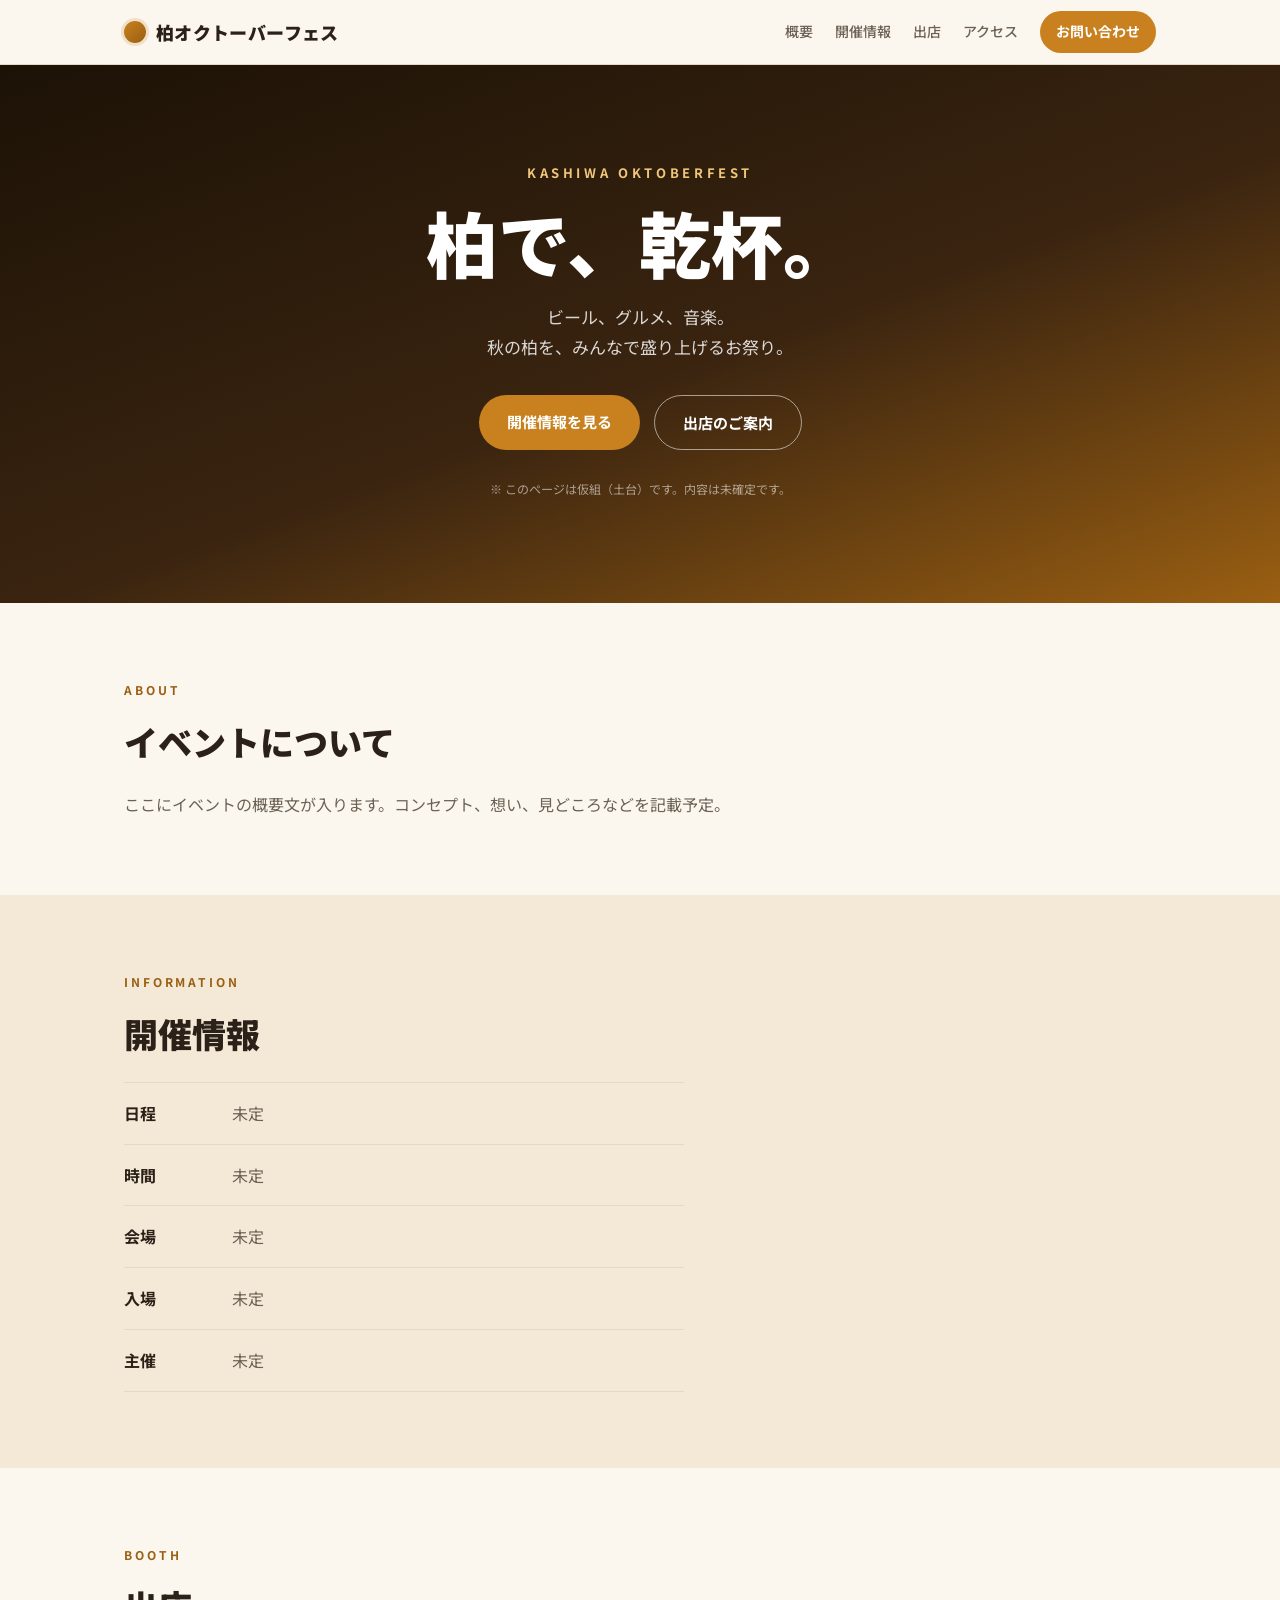
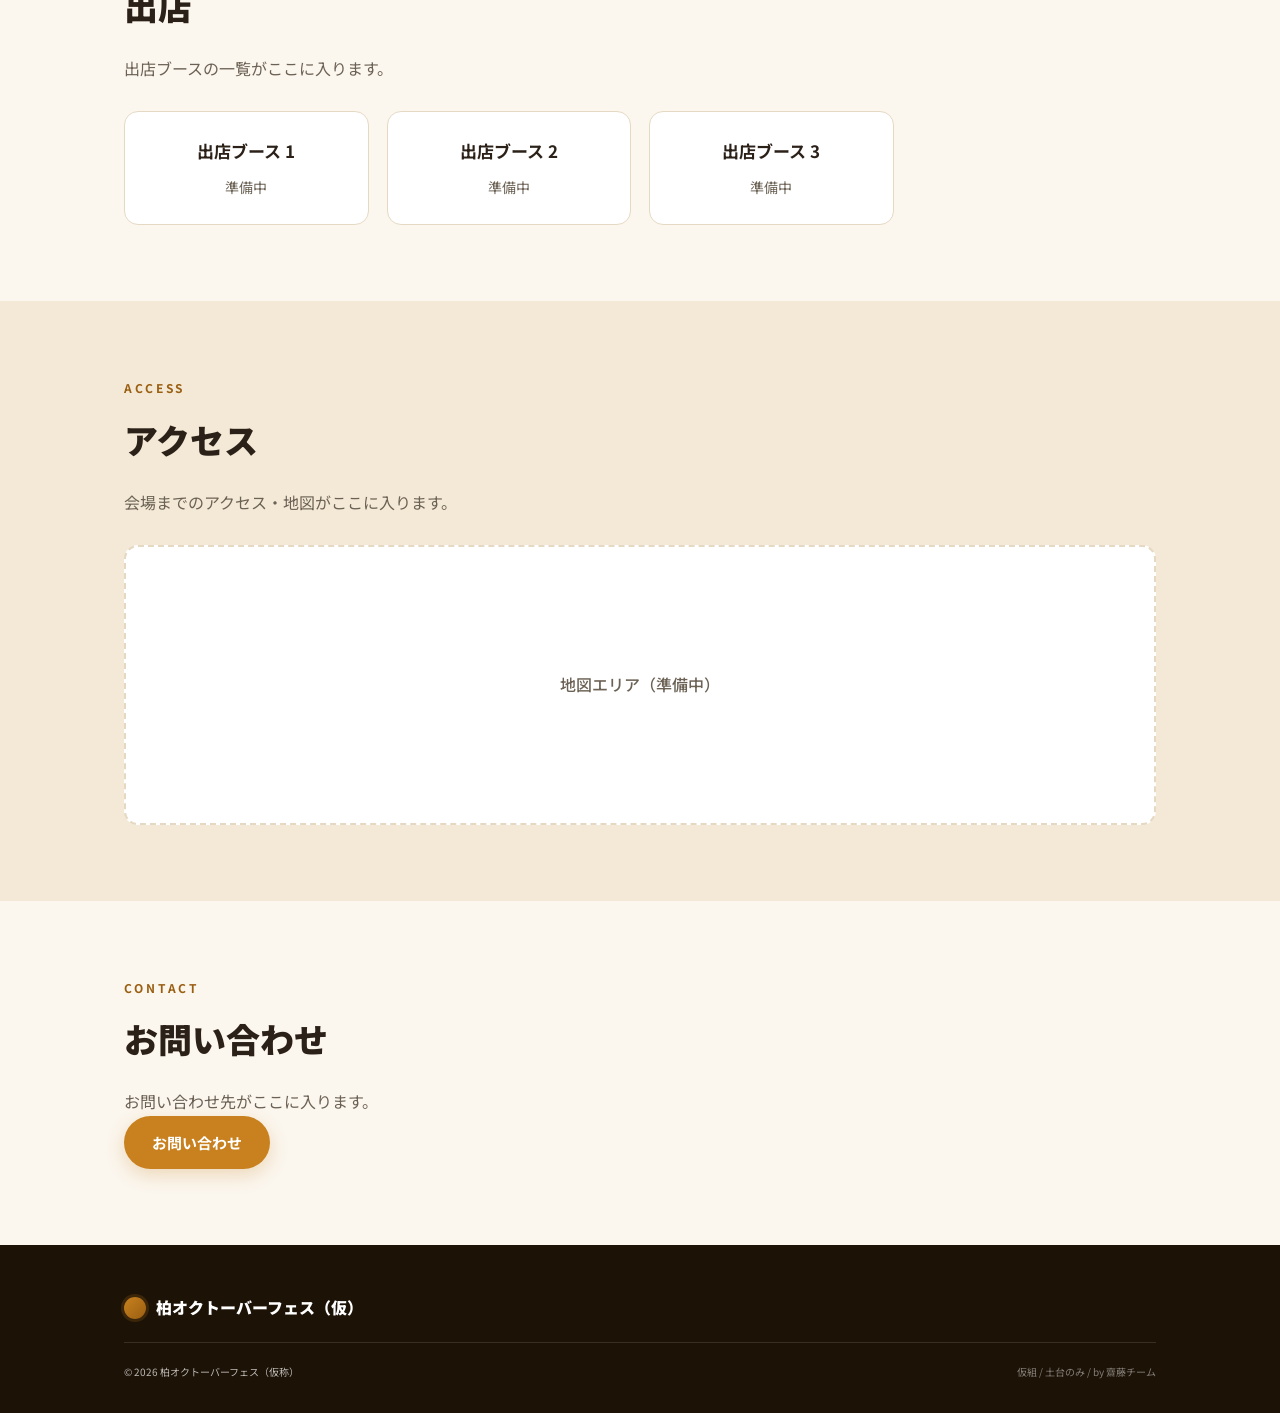
==== index.html @ 36cf9ea0 "初期仮組: 柏オクトーバーフェス LP 土台" ====
<!DOCTYPE html>
<html lang="ja">
<head>
<meta charset="UTF-8">
<meta name="viewport" content="width=device-width, initial-scale=1.0">
<title>柏オクトーバーフェス（仮） | Kashiwa Oktoberfest</title>
<meta name="description" content="柏で開催予定のオクトーバーフェス。ビール・グルメ・音楽で街を盛り上げるイベントの仮組ページ。">
<link rel="preconnect" href="https://fonts.googleapis.com">
<link rel="preconnect" href="https://fonts.gstatic.com" crossorigin>
<link href="https://fonts.googleapis.com/css2?family=Noto+Sans+JP:wght@400;500;700;900&display=swap" rel="stylesheet">
<link rel="stylesheet" href="styles.css">
</head>
<body>

<header class="site-header">
  <div class="container header-inner">
    <a href="index.html" class="logo">
      <span class="logo-mark" aria-hidden="true"></span>
      <span class="logo-text">柏オクトーバーフェス</span>
    </a>
    <nav class="site-nav" aria-label="メインナビゲーション">
      <a href="#about">概要</a>
      <a href="#info">開催情報</a>
      <a href="#booth">出店</a>
      <a href="#access">アクセス</a>
      <a href="#contact" class="nav-cta">お問い合わせ</a>
    </nav>
  </div>
</header>

<main>

  <section class="hero">
    <div class="container hero-inner">
      <p class="hero-tag">KASHIWA OKTOBERFEST</p>
      <h1 class="hero-title">柏で、乾杯。</h1>
      <p class="hero-lead">ビール、グルメ、音楽。<br>秋の柏を、みんなで盛り上げるお祭り。</p>
      <div class="hero-actions">
        <a href="#info" class="btn-primary">開催情報を見る</a>
        <a href="#booth" class="btn-ghost">出店のご案内</a>
      </div>
      <p class="hero-note">※ このページは仮組（土台）です。内容は未確定です。</p>
    </div>
  </section>

  <section class="block" id="about">
    <div class="container">
      <p class="block-tag">ABOUT</p>
      <h2 class="block-title">イベントについて</h2>
      <p class="block-lead">ここにイベントの概要文が入ります。コンセプト、想い、見どころなどを記載予定。</p>
    </div>
  </section>

  <section class="block block-alt" id="info">
    <div class="container">
      <p class="block-tag">INFORMATION</p>
      <h2 class="block-title">開催情報</h2>
      <ul class="info-list">
        <li><span class="info-key">日程</span><span class="info-val">未定</span></li>
        <li><span class="info-key">時間</span><span class="info-val">未定</span></li>
        <li><span class="info-key">会場</span><span class="info-val">未定</span></li>
        <li><span class="info-key">入場</span><span class="info-val">未定</span></li>
        <li><span class="info-key">主催</span><span class="info-val">未定</span></li>
      </ul>
    </div>
  </section>

  <section class="block" id="booth">
    <div class="container">
      <p class="block-tag">BOOTH</p>
      <h2 class="block-title">出店</h2>
      <p class="block-lead">出店ブースの一覧がここに入ります。</p>
      <div class="card-grid">
        <div class="card"><h3>出店ブース 1</h3><p>準備中</p></div>
        <div class="card"><h3>出店ブース 2</h3><p>準備中</p></div>
        <div class="card"><h3>出店ブース 3</h3><p>準備中</p></div>
      </div>
    </div>
  </section>

  <section class="block block-alt" id="access">
    <div class="container">
      <p class="block-tag">ACCESS</p>
      <h2 class="block-title">アクセス</h2>
      <p class="block-lead">会場までのアクセス・地図がここに入ります。</p>
      <div class="map-placeholder">地図エリア（準備中）</div>
    </div>
  </section>

  <section class="block" id="contact">
    <div class="container">
      <p class="block-tag">CONTACT</p>
      <h2 class="block-title">お問い合わせ</h2>
      <p class="block-lead">お問い合わせ先がここに入ります。</p>
      <a href="#" class="btn-primary">お問い合わせ</a>
    </div>
  </section>

</main>

<footer class="site-footer">
  <div class="container footer-inner">
    <div class="footer-logo">
      <span class="logo-mark" aria-hidden="true"></span>
      <span>柏オクトーバーフェス（仮）</span>
    </div>
    <div class="footer-bottom">
      <small>&copy; 2026 柏オクトーバーフェス（仮称）</small>
      <small class="footer-status">仮組 / 土台のみ / by 齋藤チーム</small>
    </div>
  </div>
</footer>

</body>
</html>
---- styles.css ----
:root {
  --amber: #C8811E;
  --amber-dark: #9A5F12;
  --blue: #0B538F;
  --ink: #2B2118;
  --muted: #6B6154;
  --bg: #FBF6EE;
  --bg-alt: #F3E9D6;
  --white: #FFFFFF;
  --line: #E6D9C3;
  --radius: 14px;
  --container: 1080px;
}

* { box-sizing: border-box; margin: 0; padding: 0; }

body {
  font-family: "Noto Sans JP", system-ui, sans-serif;
  color: var(--ink);
  background: var(--bg);
  line-height: 1.8;
  -webkit-font-smoothing: antialiased;
}

.container {
  width: 100%;
  max-width: var(--container);
  margin: 0 auto;
  padding: 0 24px;
}

a { color: inherit; text-decoration: none; }

/* Header */
.site-header {
  position: sticky;
  top: 0;
  z-index: 50;
  background: rgba(251, 246, 238, 0.92);
  backdrop-filter: blur(8px);
  border-bottom: 1px solid var(--line);
}
.header-inner {
  display: flex;
  align-items: center;
  justify-content: space-between;
  height: 64px;
}
.logo { display: flex; align-items: center; gap: 10px; font-weight: 900; }
.logo-mark {
  width: 22px; height: 22px; border-radius: 50%;
  background: linear-gradient(135deg, var(--amber), var(--amber-dark));
  box-shadow: 0 0 0 3px rgba(200,129,30,0.18);
}
.logo-text { font-size: 18px; letter-spacing: 0.02em; }
.site-nav { display: flex; align-items: center; gap: 22px; font-size: 14px; font-weight: 500; }
.site-nav a { color: var(--muted); }
.site-nav a:hover { color: var(--ink); }
.nav-cta {
  padding: 8px 16px; border-radius: 999px;
  background: var(--amber); color: var(--white) !important; font-weight: 700;
}

/* Hero */
.hero {
  background: linear-gradient(160deg, #1c1206 0%, #3a2410 55%, var(--amber-dark) 100%);
  color: var(--white);
  padding: 96px 0 104px;
  text-align: center;
}
.hero-inner { max-width: 720px; margin: 0 auto; }
.hero-tag { letter-spacing: 0.28em; font-size: 13px; font-weight: 700; color: #F0C67A; margin-bottom: 18px; }
.hero-title { font-size: clamp(40px, 8vw, 72px); font-weight: 900; line-height: 1.1; margin-bottom: 20px; }
.hero-lead { font-size: 17px; color: rgba(255,255,255,0.82); margin-bottom: 32px; }
.hero-actions { display: flex; gap: 14px; justify-content: center; flex-wrap: wrap; }
.hero-note { margin-top: 28px; font-size: 12px; color: rgba(255,255,255,0.55); }

/* Buttons */
.btn-primary, .btn-ghost {
  display: inline-block; padding: 13px 28px; border-radius: 999px;
  font-weight: 700; font-size: 15px; transition: transform 0.15s ease, opacity 0.15s ease;
}
.btn-primary { background: var(--amber); color: var(--white); }
.btn-ghost { border: 1.5px solid rgba(255,255,255,0.55); color: var(--white); }
.btn-primary:hover, .btn-ghost:hover { transform: translateY(-2px); }
.block .btn-primary { box-shadow: 0 6px 18px rgba(200,129,30,0.25); }

/* Blocks */
.block { padding: 76px 0; }
.block-alt { background: var(--bg-alt); }
.block-tag { letter-spacing: 0.24em; font-size: 12px; font-weight: 700; color: var(--amber-dark); margin-bottom: 10px; }
.block-title { font-size: clamp(26px, 4vw, 34px); font-weight: 900; margin-bottom: 18px; }
.block-lead { color: var(--muted); font-size: 16px; max-width: 620px; }

/* Info list */
.info-list { list-style: none; margin-top: 12px; border-top: 1px solid var(--line); max-width: 560px; }
.info-list li {
  display: flex; gap: 20px; padding: 16px 0; border-bottom: 1px solid var(--line);
}
.info-key { flex: 0 0 88px; font-weight: 700; color: var(--ink); }
.info-val { color: var(--muted); }

/* Cards */
.card-grid {
  display: grid; grid-template-columns: repeat(auto-fill, minmax(220px, 1fr));
  gap: 18px; margin-top: 28px;
}
.card {
  background: var(--white); border: 1px solid var(--line); border-radius: var(--radius);
  padding: 24px; text-align: center;
}
.card h3 { font-size: 17px; margin-bottom: 8px; }
.card p { color: var(--muted); font-size: 14px; }

/* Map placeholder */
.map-placeholder {
  margin-top: 28px; height: 280px; border-radius: var(--radius);
  border: 2px dashed var(--line); background: var(--white);
  display: flex; align-items: center; justify-content: center;
  color: var(--muted); font-weight: 500;
}

/* Footer */
.site-footer { background: #1c1206; color: rgba(255,255,255,0.7); padding: 48px 0 32px; }
.footer-logo { display: flex; align-items: center; gap: 10px; font-weight: 900; color: var(--white); margin-bottom: 20px; }
.footer-bottom {
  display: flex; justify-content: space-between; flex-wrap: wrap; gap: 8px;
  border-top: 1px solid rgba(255,255,255,0.12); padding-top: 20px; font-size: 12px;
}
.footer-status { color: rgba(255,255,255,0.45); }

/* Responsive */
@media (max-width: 640px) {
  .site-nav { display: none; }
  .hero { padding: 72px 0 80px; }
  .block { padding: 56px 0; }
}
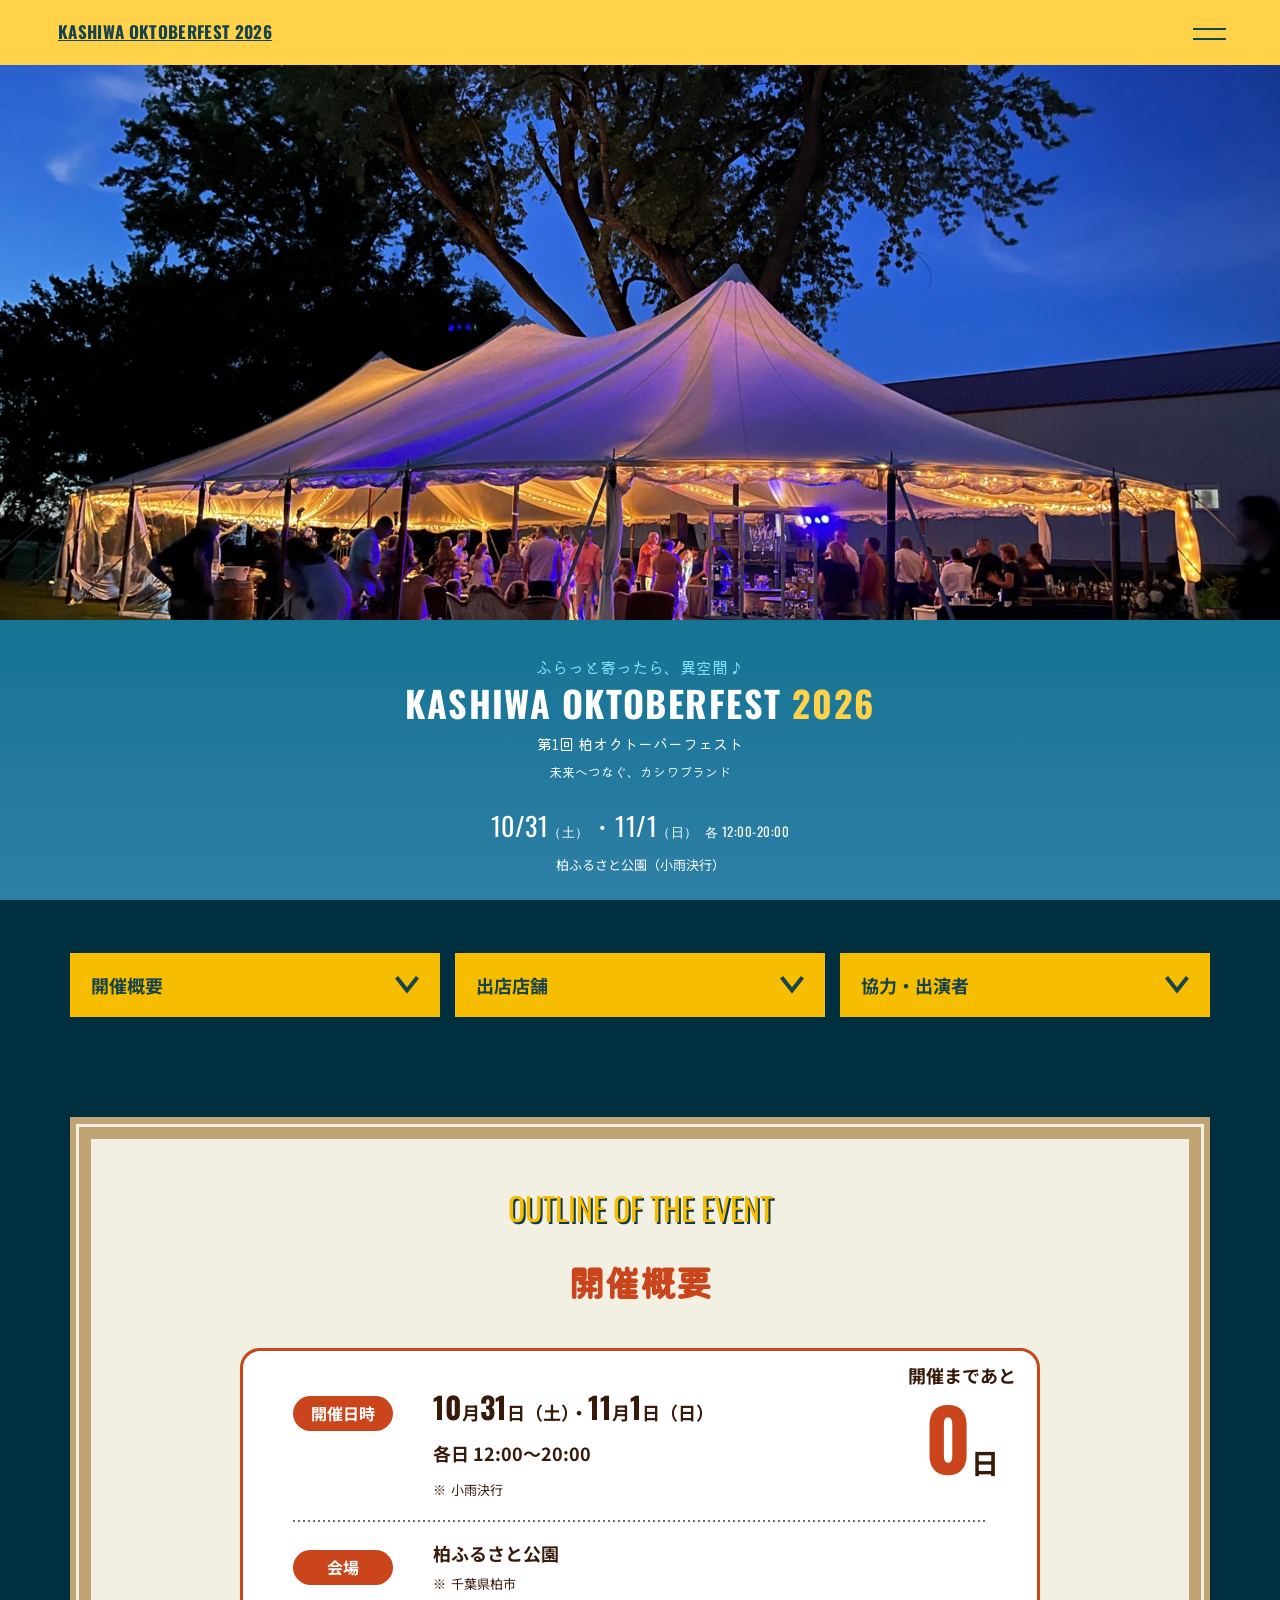
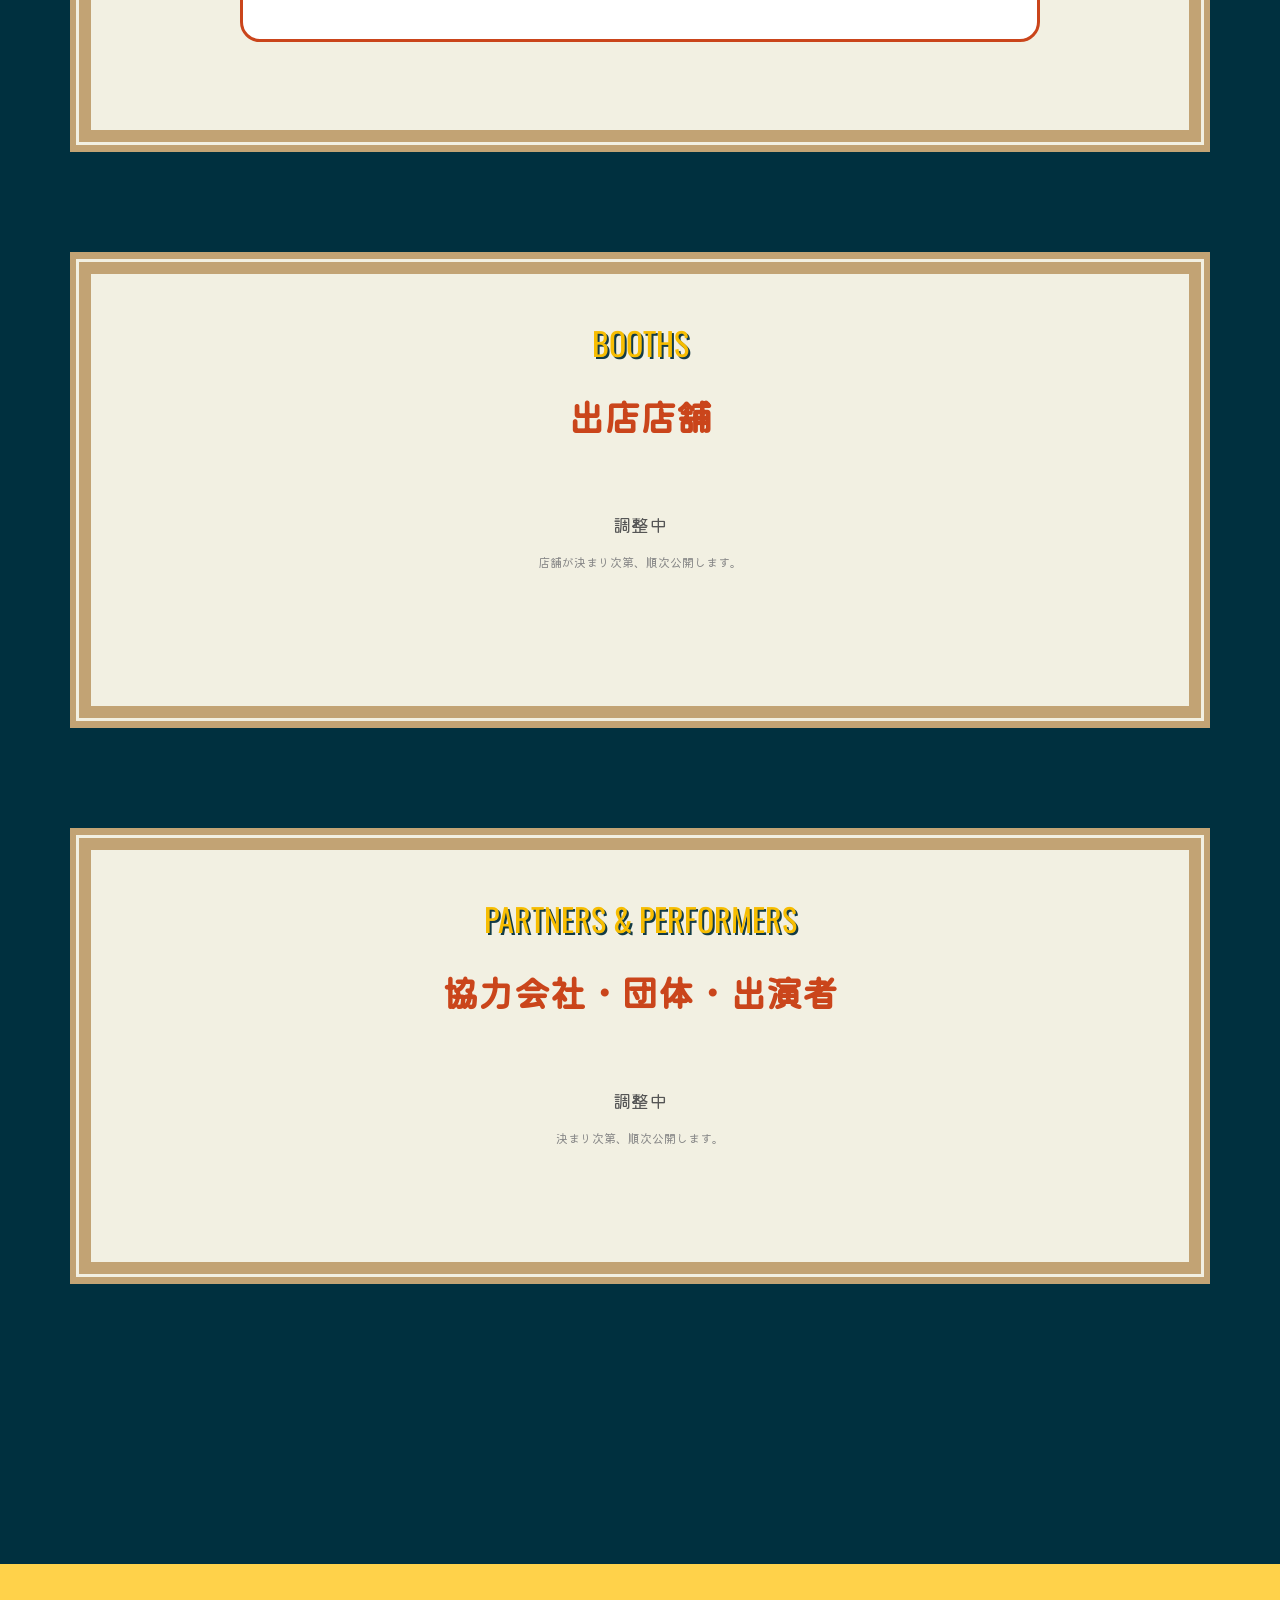
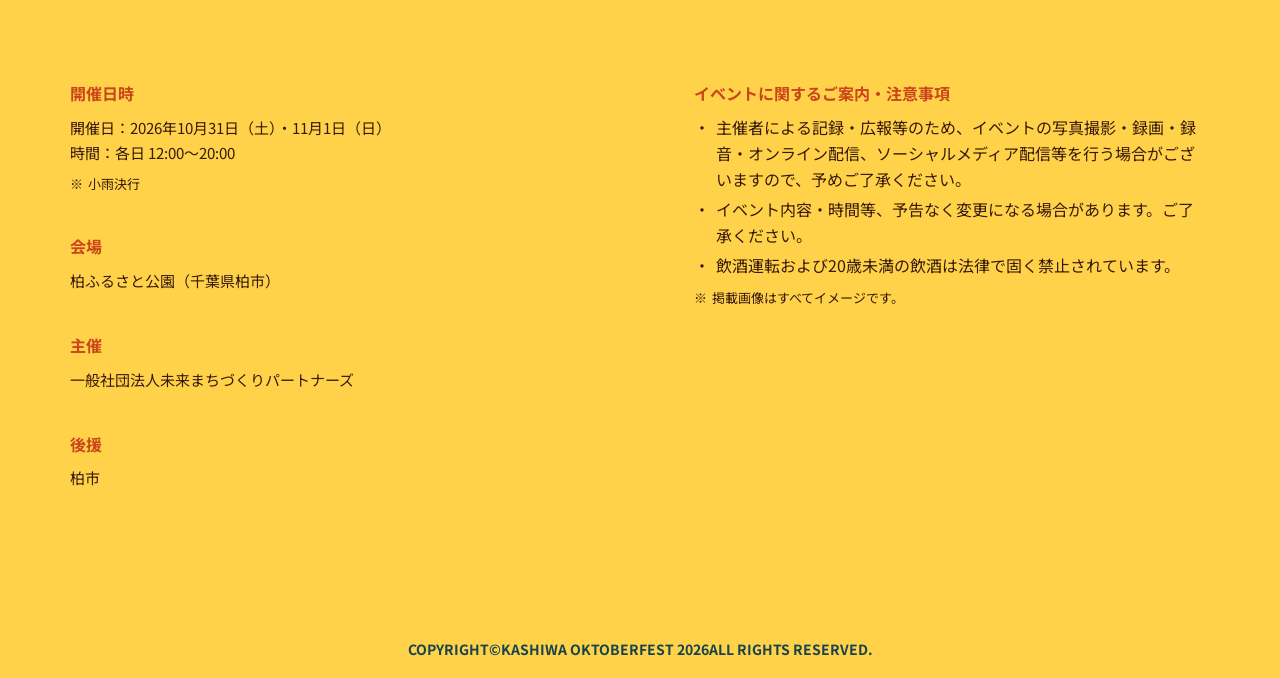
==== commit 2a4628b6: "ポスター準拠でトップページを整備・会場写真をメインビジュアルに - ヒーローを会場写真(main-hero.jpg)に差し替え、キャッチ/日程帯を表示 - 開催概要/出店店舗/協力・出演者を残し、テン" ====
--- a/index.html
+++ b/index.html
@@ -1,115 +1,216 @@
 <!DOCTYPE html>
-<html lang="ja">
-<head>
-<meta charset="UTF-8">
-<meta name="viewport" content="width=device-width, initial-scale=1.0">
-<title>柏オクトーバーフェス（仮） | Kashiwa Oktoberfest</title>
-<meta name="description" content="柏で開催予定のオクトーバーフェス。ビール・グルメ・音楽で街を盛り上げるイベントの仮組ページ。">
+<html lang="ja"><head>
+<meta charset="utf-8">
+<meta name="format-detection" content="telephone=no">
+<meta http-equiv="X-UA-Compatible" content="IE=edge">
+<meta name="viewport" content="width=device-width, initial-scale=1, maximum-scale=1, user-scalable=0">
+<title>第1回 柏オクトーバーフェスト2026｜柏ふるさと公園</title>
+<meta name="description" content="第1回 柏オクトーバーフェスト2026。2026年10月31日（土）・11月1日（日）12:00-20:00、柏ふるさと公園で開催。ふらっと寄ったら、異空間。未来へつなぐ、カシワブランド。">
+<meta name="keywords" content="柏オクトーバーフェスト,柏ふるさと公園,ビール,ビアフェス,イベント,柏市">
+<meta property="og:title" content="第1回 柏オクトーバーフェスト2026｜柏ふるさと公園">
+<meta property="og:type" content="website">
+<meta property="og:url" content="">
+<meta property="og:image" content="">
+<meta property="og:site_name" content="KASHIWA OKTOBERFEST 2026">
+<meta property="og:description" content="2026年10月31日（土）・11月1日（日）12:00-20:00、柏ふるさと公園で開催。未来へつなぐ、カシワブランド。">
+<meta name="twitter:card" content="summary">
+<meta name="twitter:title" content="第1回 柏オクトーバーフェスト2026｜柏ふるさと公園">
+<!--css-->
+<link href="./assets/css/common.css" rel="stylesheet" media="all">
+<link href="./assets/css/top.css" rel="stylesheet">
 <link rel="preconnect" href="https://fonts.googleapis.com">
-<link rel="preconnect" href="https://fonts.gstatic.com" crossorigin>
-<link href="https://fonts.googleapis.com/css2?family=Noto+Sans+JP:wght@400;500;700;900&display=swap" rel="stylesheet">
-<link rel="stylesheet" href="styles.css">
+<link rel="preconnect" href="https://fonts.gstatic.com" crossorigin="">
+<link href="https://fonts.googleapis.com/css2?family=Oswald:wght@500;700&family=Kiwi+Maru:wght@400;500&family=Noto+Sans+JP:wght@400;700&display=swap" rel="stylesheet">
+<link href="./assets/css/font-override.css" rel="stylesheet">
+<link href="./assets/css/theme-override.css" rel="stylesheet">
+<!--/css-->
+<script>var app_assets = "./assets/";</script>
 </head>
-<body>
-
-<header class="site-header">
-  <div class="container header-inner">
-    <a href="index.html" class="logo">
-      <span class="logo-mark" aria-hidden="true"></span>
-      <span class="logo-text">柏オクトーバーフェス</span>
-    </a>
-    <nav class="site-nav" aria-label="メインナビゲーション">
-      <a href="#about">概要</a>
-      <a href="#info">開催情報</a>
-      <a href="#booth">出店</a>
-      <a href="#access">アクセス</a>
-      <a href="#contact" class="nav-cta">お問い合わせ</a>
-    </nav>
-  </div>
+
+<body id="top" class="top" style="padding-top:60px;"><!-- サブナビなしの場合の一時スタイル -->
+
+<header id="header" class="header">
+	<div class="header__main">
+		<div class="header__main--inner">
+			<a class="header__main--logo header-logo-text" href="./">
+				KASHIWA OKTOBERFEST 2026
+			</a>
+			<div class="header__main--right">
+				<a id="open_menu" class="header__main--menusp" href="javascript:;"><div class="bars"></div></a>
+			</div>
+			<nav id="menu_sp" class="header__menusp">
+				<div id="menu_sp_mask" class="header__menusp--mask"></div>
+				<div class="header__menusp--inner">
+					<a class="header__menusp--close close_menu sp" href="javascript:;"></a>
+					<ul class="header__menusp--list">
+						<li><a href="./">トップページ</a></li>
+						<li><a href="#about">開催概要</a></li>
+						<li><a href="#booths">出店店舗</a></li>
+						<li><a href="#performers">協力・出演者</a></li>
+						<li><a href="#organizer">主催者</a></li>
+					</ul>
+				</div>
+			</nav>
+		</div>
+	</div>
 </header>
 
-<main>
-
-  <section class="hero">
-    <div class="container hero-inner">
-      <p class="hero-tag">KASHIWA OKTOBERFEST</p>
-      <h1 class="hero-title">柏で、乾杯。</h1>
-      <p class="hero-lead">ビール、グルメ、音楽。<br>秋の柏を、みんなで盛り上げるお祭り。</p>
-      <div class="hero-actions">
-        <a href="#info" class="btn-primary">開催情報を見る</a>
-        <a href="#booth" class="btn-ghost">出店のご案内</a>
-      </div>
-      <p class="hero-note">※ このページは仮組（土台）です。内容は未確定です。</p>
-    </div>
-  </section>
-
-  <section class="block" id="about">
-    <div class="container">
-      <p class="block-tag">ABOUT</p>
-      <h2 class="block-title">イベントについて</h2>
-      <p class="block-lead">ここにイベントの概要文が入ります。コンセプト、想い、見どころなどを記載予定。</p>
-    </div>
-  </section>
-
-  <section class="block block-alt" id="info">
-    <div class="container">
-      <p class="block-tag">INFORMATION</p>
-      <h2 class="block-title">開催情報</h2>
-      <ul class="info-list">
-        <li><span class="info-key">日程</span><span class="info-val">未定</span></li>
-        <li><span class="info-key">時間</span><span class="info-val">未定</span></li>
-        <li><span class="info-key">会場</span><span class="info-val">未定</span></li>
-        <li><span class="info-key">入場</span><span class="info-val">未定</span></li>
-        <li><span class="info-key">主催</span><span class="info-val">未定</span></li>
-      </ul>
-    </div>
-  </section>
-
-  <section class="block" id="booth">
-    <div class="container">
-      <p class="block-tag">BOOTH</p>
-      <h2 class="block-title">出店</h2>
-      <p class="block-lead">出店ブースの一覧がここに入ります。</p>
-      <div class="card-grid">
-        <div class="card"><h3>出店ブース 1</h3><p>準備中</p></div>
-        <div class="card"><h3>出店ブース 2</h3><p>準備中</p></div>
-        <div class="card"><h3>出店ブース 3</h3><p>準備中</p></div>
-      </div>
-    </div>
-  </section>
-
-  <section class="block block-alt" id="access">
-    <div class="container">
-      <p class="block-tag">ACCESS</p>
-      <h2 class="block-title">アクセス</h2>
-      <p class="block-lead">会場までのアクセス・地図がここに入ります。</p>
-      <div class="map-placeholder">地図エリア（準備中）</div>
-    </div>
-  </section>
-
-  <section class="block" id="contact">
-    <div class="container">
-      <p class="block-tag">CONTACT</p>
-      <h2 class="block-title">お問い合わせ</h2>
-      <p class="block-lead">お問い合わせ先がここに入ります。</p>
-      <a href="#" class="btn-primary">お問い合わせ</a>
-    </div>
-  </section>
-
-</main>
-
-<footer class="site-footer">
-  <div class="container footer-inner">
-    <div class="footer-logo">
-      <span class="logo-mark" aria-hidden="true"></span>
-      <span>柏オクトーバーフェス（仮）</span>
-    </div>
-    <div class="footer-bottom">
-      <small>&copy; 2026 柏オクトーバーフェス（仮称）</small>
-      <small class="footer-status">仮組 / 土台のみ / by 齋藤チーム</small>
-    </div>
-  </div>
+<div id="wrap">
+	<main>
+		<div class="mv-hero">
+			<img src="./assets/img/top/main-hero.jpg" alt="夜のテント会場でにぎわう柏オクトーバーフェストの様子（イメージ）">
+		</div>
+
+		<div class="mv-copy">
+			<p class="mv-copy__catch">ふらっと寄ったら、異空間♪</p>
+			<h1 class="mv-copy__title">KASHIWA OKTOBERFEST <span class="yr">2026</span></h1>
+			<p class="mv-copy__sub">第1回 柏オクトーバーフェスト</p>
+			<p class="mv-copy__brand">未来へつなぐ、カシワブランド</p>
+			<p class="mv-copy__date">10/31<small>（土）</small>・11/1<small>（日）</small> <small>各 12:00-20:00</small></p>
+			<p class="mv-copy__place">柏ふるさと公園（小雨決行）</p>
+		</div>
+
+		<div class="wcm top__inner">
+
+			<div class="pagelink pagelink--3up u-mt-70">
+				<ul>
+					<li>
+						<a href="#about"><span>開催概要</span></a>
+					</li>
+					<li>
+						<a href="#booths"><span>出店店舗</span></a>
+					</li>
+					<li>
+						<a href="#performers"><span>協力・出演者</span></a>
+					</li>
+				</ul>
+			</div>
+
+			<section class="section-box top__about">
+				<div class="anchor"><span class="anchor__inner" id="about"></span></div>
+				<div class="section-box__inner top__about__inner">
+					<div class="section-box__title">
+						<h2 class="text-sttl"><span>OUTLINE OF THE EVENT</span></h2>
+						<span class="text-substtl">開催概要</span>
+					</div>
+					<div class="section-box__content">
+						<div class="top__about-info">
+							<dl>
+								<dt><span>開催日時</span></dt>
+								<dd>
+									<p class="top__about-info__lead"><span class="u-text-xl">10</span>月<span class="u-text-xl">31</span>日（土）・<br class="sp"><span class="u-text-xl">11</span>月<span class="u-text-xl">1</span>日（日）</p>
+									<ul class="top__about-info__time">
+										<li><span>各日 12:00〜20:00</span></li>
+									</ul>
+									<ul class="list-caution u-mt-10">
+										<li>小雨決行</li>
+									</ul>
+								</dd>
+							</dl>
+							<dl>
+								<dt><span>会場</span></dt>
+								<dd>
+									<p class="top__about-info__lead">柏ふるさと公園</p>
+									<ul class="list-caution u-mt-10">
+										<li>千葉県柏市</li>
+									</ul>
+								</dd>
+							</dl>
+						</div>
+						<div class="contents__count__wrap top__count__day">
+							<div class="contents__count__wrap__inner">
+								<div class="contents__count__wrap__content">
+									<p class="contents__count__wrap__text1">開催まであと</p>
+									<p class="contents__count__wrap__text2"><span class="num" id="js-count">0</span>日</p>
+								</div>
+							</div>
+						</div>
+					</div>
+				</div>
+			</section><!-- / 開催概要 -->
+
+			<section class="section-box">
+				<div class="anchor"><span class="anchor__inner" id="booths"></span></div>
+				<div class="section-box__inner">
+					<div class="section-box__title">
+						<h2 class="text-sttl"><span>BOOTHS</span></h2>
+						<span class="text-substtl">出店店舗</span>
+					</div>
+					<div class="section-box__content">
+						<p class="tba">調整中<small>店舗が決まり次第、順次公開します。</small></p>
+					</div>
+				</div>
+			</section><!-- / 出店店舗 -->
+
+			<section class="section-box section-box--ver2">
+				<div class="anchor"><span class="anchor__inner" id="performers"></span></div>
+				<div class="section-box__inner">
+					<div class="section-box__title">
+						<h2 class="text-sttl"><span>PARTNERS &amp; PERFORMERS</span></h2>
+						<span class="text-substtl">協力会社・団体・出演者</span>
+					</div>
+					<div class="section-box__content">
+						<p class="tba">調整中<small>決まり次第、順次公開します。</small></p>
+					</div>
+				</div>
+			</section><!-- / 協力会社・団体・出演者 -->
+
+		</div>
+	</main>
+</div>
+
+<!-- footer -->
+<footer id="footer" class="footer">
+	<a href="javascript:void(0);" class="btn-back" id="js-pagetop">
+		<img src="./assets/img/common/footer_gotop.png" alt="go top">
+	</a>
+	<div class="footer__inner">
+		<ul class="footer__info">
+			<li class="footer__info--col">
+				<div class="footer__info--row">
+					<p class="title">開催日時</p>
+					<div class="content">
+						<dl><dt>開催日：</dt><dd>2026年10月31日（土）・11月1日（日）</dd></dl>
+						<dl><dt>時間：</dt><dd>各日 12:00〜20:00</dd></dl>
+						<ul class="list-caution u-mt-10">
+							<li>小雨決行</li>
+						</ul>
+					</div>
+				</div>
+				<div class="footer__info--row" id="organizer">
+					<p class="title">会場</p>
+					<p class="content">柏ふるさと公園（千葉県柏市）</p>
+				</div>
+				<div class="footer__info--row">
+					<p class="title">主催</p>
+					<p class="content">一般社団法人未来まちづくりパートナーズ</p>
+				</div>
+				<div class="footer__info--row">
+					<p class="title">後援</p>
+					<p class="content">柏市</p>
+				</div>
+			</li>
+
+			<li class="footer__info--col">
+				<div class="footer__info--row">
+					<p class="title">イベントに関するご案内・注意事項</p>
+					<div class="content">
+						<ul class="list-caution2">
+							<li>主催者による記録・広報等のため、イベントの写真撮影・録画・録音・オンライン配信、ソーシャルメディア配信等を行う場合がございますので、予めご了承ください。</li>
+							<li>イベント内容・時間等、予告なく変更になる場合があります。ご了承ください。</li>
+							<li>飲酒運転および20歳未満の飲酒は法律で固く禁止されています。</li>
+						</ul>
+						<ul class="list-caution u-mt-10">
+							<li>掲載画像はすべてイメージです。</li>
+						</ul>
+					</div>
+				</div>
+			</li>
+		</ul>
+	</div>
+	<p class="footer__copyright">COPYRIGHT©KASHIWA OKTOBERFEST 2026<br class="sp">ALL RIGHTS RESERVED.</p>
 </footer>
-
-</body>
-</html>
+<script src="./assets/js/common.js"></script>
+<script src="./assets/js/script.js"></script>
+
+</body></html>
--- a/assets/css/common.css
+++ b/assets/css/common.css
@@ -0,0 +1,1803 @@
+@charset "UTF-8";
+@import url('https://fonts.googleapis.com/css2?family=Londrina+Solid:wght@100;300;400;900&family=Noto+Sans+JP:wght@100..900&display=swap');@import url('https://fonts.googleapis.com/css2?family=Amarante&family=Londrina+Solid:wght@100;300;400;900&family=Noto+Sans+JP:wght@100..900&display=swap');
+
+/* reset
+---------------------------------------------------------------------- */
+p{margin:0;padding:0}ol,ul{list-style:none;margin:0;padding:0}input,textarea{margin:0;font-size:100%;resize:none}input[type="text"],input[type="date"],input[type="email"],input[type="number"],input[type="url"]{word-break:normal;white-space:nowrap;-webkit-appearance:none;-moz-appearance:none;-ms-appearance:none;-o-appearance:none;appearance:none}table{width:100%;border-collapse:collapse;border-spacing:0;font-size:100%}dl,dt,dd,th,td{margin:0;padding:0}h1,h2,h3,h4,h5,h6{font-weight:400;margin:0;padding:0}html,body,div,span,applet,object,iframe,h1,h2,h3,h4,h5,h6,p,blockquote,pre,a,abbr,acronym,address,big,cite,code,del,dfn,em,img,ins,kbd,q,s,samp,small,strike,strong,sub,sup,tt,var,b,u,i,center,dl,dt,dd,ol,ul,li,fieldset,form,label,legend,table,caption,tbody,tfoot,thead,tr,th,td,article,aside,canvas,details,embed,figure,figcaption,footer,header,hgroup,menu,nav,output,ruby,section,summary,time,mark,audio,video,dialog{margin:0;padding:0;border:0;outline:0;font-size:100%;vertical-align:baseline;background:transparent}img{margin:0;padding:0;vertical-align:middle;border:0;max-width:100%;height:auto}table img{margin:0;padding:0;vertical-align:middle;border:0}article,aside,dialog,figure,footer,header,hgroup,nav,section{display:block}nav ul{list-style:none}*,*:before,*:after{-webkit-box-sizing:border-box;-moz-box-sizing:border-box;-ms-box-sizing:border-box;-o-box-sizing:border-box;box-sizing:border-box;-webkit-font-smoothing:antialiased;-moz-osx-font-smoothing:grayscale}*:focus{outline:none!important}label,select,button{cursor:pointer}@media all and (-ms-high-contrast:none),(-ms-high-contrast:active){select::-ms-expand{display:none}}@media screen\0{select::-ms-expand{display:none}}em,i{font-style:normal}a{outline:none;transition:0.3s;color:#000;text-decoration:none}@media (min-width:768px){a:hover{opacity:.75}}
+
+
+/* common
+---------------------------------------------------------------------- */
+
+
+html {
+	width: 100%;
+	font-size: 62.5%;
+	background-color: #fff;
+}
+
+body {
+	background-color: #fff;
+	color: #381A0B;
+	font-family: 'Noto Sans JP', 'ヒラギノ角ゴシック', 'Hiragino Sans', '游ゴシック', 'Yu Gothic', '游ゴシック体', 'YuGothic', 'メイリオ', Meiryo, sans-serif;
+	font-size: 1.5rem;
+	line-height: 1.6;
+	letter-spacing: 0;
+	-webkit-font-smoothing: antialiased;
+	-moz-osx-font-smoothing: grayscale;
+	-webkit-text-size-adjust: 100%;
+}
+@media only screen and (max-width: 767px) {
+	body {
+		padding-top: 60px;
+		/* padding-bottom: 64px; */
+	}
+	body.menu_opened {
+		overflow: hidden;
+	}
+}
+
+sub {
+    vertical-align: baseline;
+    font-size: 0.7em;
+}
+
+/* 表示出し分け */
+@media only screen and (min-width: 768px) {
+	.sp,
+	.SP {
+		display: none !important;
+	}
+}
+@media only screen and (max-width: 767px) {
+	.pc,
+	.PC {
+		display: none !important;
+	}
+}
+
+/* 固定メニュー */
+.tomenu {
+	position: fixed;
+	bottom: 0;
+	left: 0;
+	width: 100%;
+	z-index: 20;
+}
+.tomenu > a {
+	position: relative;
+	display: table;
+	width: 100%;
+	height: 65px;
+	background-color: #CA451B;
+	font-weight: bold;
+	text-decoration: none;
+}
+.tomenu > a:before {
+	content: "";
+	position: absolute;
+	top: 50%;
+	right: 12px;
+	width: 18px;
+	height: 24px;
+	margin-top: -12px;
+	background-image: url(../img/common/icon_chev_right.png);
+	background-repeat: no-repeat;
+	background-position: left top;
+	background-size: 100% auto;
+	pointer-events: none;
+}
+.tomenu > a span {
+	display: table-cell;
+	padding-right: 35px;
+	padding-left: 35px;
+	color: #fff;
+	font-size: 18px;
+	text-align: center;
+	text-decoration: none;
+	vertical-align: middle;
+}
+@media (min-width: 768px) {
+	.tomenu {
+		display: none;
+	}
+}
+
+
+#wrap {
+	position: relative;
+	overflow: hidden;
+	width: 100%;
+	background: #FAD14A;
+	background-image: url(../img/common/bg_lowder.png);
+	background-size: 500px 500px;
+	background-repeat: repeat;
+	padding-bottom: 138px;
+}
+
+@media (min-width: 768px) {
+	#wrap {
+		padding-bottom: 280px;
+	}
+}
+
+
+main {
+	display: block;
+}
+
+a {
+	color: #CA451B;
+	text-decoration: underline;
+}
+@media (min-width: 768px) {
+	a {
+		transition: opacity .2s linear;
+	}
+
+	a:hover {
+		opacity: .5;
+	}
+}
+
+/* font
+font-family: 'Noto Sans JP', sans-serif;
+font-family: 'PT Serif', serif;
+font-family: 'Roboto', sans-serif; */
+@font-face {
+	font-family: 'Jadyn-Maria';
+	src: url("../fonts/Jadyn-Maria.woff2") format("woff2"), url("../fonts/Jadyn-Maria.woff") format("woff");
+	font-weight: normal;
+	font-style: normal;
+}
+.c-title__en {
+    font-family: "Jadyn-Maria", serif;
+}
+
+/* img */
+/* .lazy[data-bg],
+img.lazy {
+		-webkit-transition: opacity 0.3s;
+		-moz-transition: opacity 0.3s;
+		-ms-transition: opacity 0.3s;
+		-o-transition: opacity 0.3s;
+		transition: opacity 0.3s;
+		opacity: 0;
+}
+.lazy.loaded {
+		opacity: 1;
+} */
+/* .thumb {
+	display: block;
+	background-repeat: no-repeat;
+	background-position: center center;
+	background-size: cover;
+	-webkit-transition: all 0.3s;
+	-moz-transition: all 0.3s;
+	-ms-transition: all 0.3s;
+	-o-transition: all 0.3s;
+	transition: all 0.3s;
+	-webkit-backface-visibility: hidden;
+	-moz-backface-visibility: hidden;
+	backface-visibility: hidden;
+} */
+.abs {
+	position: absolute;
+	width: 100%;
+	height: 100%;
+	top: 0;
+	left: 0;
+}
+
+/* テキスト */
+.u-text-m {
+	font-size: 1.6rem !important;
+}
+.u-text-l {
+	font-size: 2.0rem !important;
+}
+.u-text-xl {
+	font-size: 3rem !important;
+}
+.u-text-caption {
+	font-size: 1.3rem !important;
+	color: #666 !important;
+}
+.u-text-bold {
+	font-weight: bold !important;
+}
+.u-text-center {
+	text-align: center !important;
+}
+.u-text-blue {
+	color: #264971 !important;
+}
+.u-text-red {
+	color: #CA451B !important;
+}
+.u-text-green {
+	color: #CA451B !important;
+}
+.u-pcbr {
+	display: none !important;
+}
+.u-spbr {
+	display: inline !important;
+}
+@media (min-width: 768px) {
+	.u-text-l {
+		font-size: 2.4rem !important;
+	}
+	.u-text-xl {
+		font-size: 3rem !important;
+	}
+	.u-pcbr {
+		display: inline !important;
+	}
+	.u-spbr {
+		display: none !important;
+	}
+}
+
+/* マージン */
+.u-mt-0 {
+	margin-top: 0 !important;
+}
+.u-mt-5 {
+	margin-top: 5px !important;
+}
+.u-mt-10 {
+	margin-top: 10px !important;
+}
+.u-mt-20 {
+	margin-top: 20px !important;
+}
+.u-mt-30 {
+	margin-top: 30px !important;
+}
+.u-mt-40 {
+	margin-top: 40px !important;
+}
+.u-mt-45 {
+	margin-top: 45px !important;
+}
+.u-mt-60 {
+	margin-top: 60px !important;
+}
+.u-mt-70 {
+	margin-top: 70px !important;
+}
+.u-mt-l {
+	margin-top: 60px !important;
+}
+.u-mt-xl {
+	margin-top: 80px !important;
+}
+@media (max-width: 767px) {
+	.u-mt-70 {
+		margin-top: 50px !important;
+	}
+	.u-mt-l {
+		margin-top: 40px !important;
+	}
+	.u-mt-xl {
+		margin-top: 40px !important;
+	}
+}
+
+/* ボタン */
+.c-button {
+	max-width: 480px;
+	margin-left: auto;
+	margin-right: auto;
+	position: relative;
+	margin-top: 40px;
+}
+.c-button > a {
+	box-sizing: border-box;
+	display: flex;
+	justify-content: center;
+	align-items: center;
+	width: 100%;
+	height: 100%;
+	min-height: 64px;
+	padding: 10px 48px 10px 20px;
+	border: 1px solid #CA451B;
+	background-color: #CA451B;
+	text-align: center;
+	font-weight: bold;
+	font-size: 1.8rem;
+	line-height: 1.4;
+	color: #fff;
+	text-decoration: none;
+}
+.c-button::after {
+	content: "";
+	display: block;
+	width: 18px;
+	height: 24px;
+	position: absolute;
+	top: 50%;
+	right: 18px;
+	background-image: url(../img/common/icon_chev_right.png);
+	background-size: 100% auto;
+	transform: translateY(-50%);
+}
+.c-button.c-button--l > a {
+	min-height: 66px;
+}
+@media (hover: hover) {
+	.c-button > a {
+		transition: all 0.2s linear;
+	}
+	.c-button > a:hover {
+		background-color: #fff;
+		color: #CA451B;
+		opacity: 1;
+	}
+	.c-button:hover::after {
+		background-image: url(../img/common/icon_chev_right_2.png);
+	}
+}
+@media (max-width: 767px) {
+	.c-button {
+		margin-top: 40px;
+	}
+}
+
+/* タイトル関連 */
+.c-subtitle {
+	position: relative;
+	max-width: 600px;
+	margin-left: auto;
+	margin-right: auto;
+	padding: 0 30px;
+	z-index: 2;
+}
+.c-subtitle__inner {
+	color: #E52C1F;
+	font-weight: 700;
+	font-size: 1.8rem;
+	line-height: 1.5;
+	text-align: center;
+}
+@media (min-width: 767px) {
+	.c-subtitle {
+		margin-bottom: 30px;
+	}
+	.c-subtitle__inner {
+	}
+}
+.c-title__en {
+    color: #333333;
+    font-family: "Jadyn-Maria", serif;
+}
+
+
+/* リスト */
+.list-caution > li {
+	position: relative;
+	padding-left: 1.4em;
+	color: #381A0B;
+	font-size: 1.3rem;
+	font-weight: normal;
+	line-height: 1.46;
+}
+.list-caution > li:before {
+	content: "※";
+	position: absolute;
+	top: 0;
+	left: 0;
+	display: block;
+	width: 1em;
+	height: 1em;
+}
+.list-caution > li + li {
+	margin-top: 5px;
+}
+
+.list-caution2 > li {
+	position: relative;
+	padding-left: 1.4em;
+	font-size: 1.6rem;
+	font-weight: normal;
+}
+.list-caution2 > li:before {
+	content: "・";
+	position: absolute;
+	top: 0;
+	left: 0;
+	display: block;
+	width: 1em;
+	height: 1em;
+}
+.list-caution2 > li + li {
+	margin-top: 5px;
+}
+
+
+/* コンテンツボックス */
+.contents-box {
+	position: relative;
+	box-sizing: border-box;
+	margin-bottom: 65px;
+	border: 3px solid #CA451B;
+	background-color: #F2F0E2;
+}
+.contents-box::before {
+	content: '';
+	position: absolute;
+	top: 0;
+	left: 0;
+	width: 100%;
+	height: 100%;
+	background: url(../img/common/bg_heading.png) no-repeat top left;
+	background-size: contain;
+}
+
+/* .contents-box .contents-box__title {
+	padding-bottom: 55px;
+	background-image: url(../img/common/img_decoline.png);
+	background-repeat: no-repeat;
+	background-size: 104px auto;
+	background-position: center 100%;
+} */
+.contents-box .contents-box__title::before,
+.contents-box .contents-box__title::after {
+	content: "";
+	position: absolute;
+	display: block;
+	z-index: 0;
+}
+.contents-box .contents-box__title::before {
+	width: 205px;
+	height: 287px;
+	top: -70px;
+	left: 44px;
+	background-image: url(../img/common/icon_decoration_01.png);
+	background-repeat: no-repeat;
+	background-size: 100% auto;
+}
+.contents-box .contents-box__title::after {
+	width: 287px;
+	height: 173px;
+	top: 20px;
+	right: -53px;
+	background-image: url(../img/common/icon_decoration_02.png);
+	background-repeat: no-repeat;
+	background-size: 100% auto;
+}
+.contents-box .contents-box__title.separate {
+	position: relative;
+	padding-top: 0;
+	padding-bottom: 0;
+	background-image: none;
+}
+.contents-box .contents-box__title.separate > p {
+	position: relative;
+	display: table;
+	width: 100%;
+	max-width: 580px;
+	height: 60px;
+	margin-top: -30px;
+	margin-right: auto;
+	margin-left: auto;
+	padding-top: 10px;
+	padding-right: 30px;
+	padding-bottom: 10px;
+	padding-left: 30px;
+	background-color: #CA451B;
+	color: #fff;
+	font-size: 2.4rem;
+	font-weight: 600;
+	line-height: 1;
+}
+.contents-box .contents-box__title.separate > p:before {
+	position: absolute;
+	top: 0;
+	left: -19px;
+	content: "";
+	display: block;
+	width: 0;
+	height: 0;
+	border-top: 30px solid transparent;
+	border-bottom: 30px solid transparent;
+	border-right: 20px solid #CA451B;
+	border-left: 0;
+}
+.contents-box .contents-box__title.separate > p:after {
+	position: absolute;
+	top: 0;
+	right: -19px;
+	content: "";
+	display: block;
+	width: 0;
+	height: 0;
+	border-top: 30px solid transparent;
+	border-right: 0;
+	border-bottom: 30px solid transparent;
+	border-left: 20px solid #CA451B;
+}
+.contents-box .contents-box__title.separate > p span {
+	display: table-cell;
+	vertical-align: middle;
+}
+/* .contents-box .contents-box__title .text-sttl {
+	font-size: 2.4rem;
+} */
+.contents-box .contents-box__title .text-sttl + span {
+	display: block;
+}
+.contents-box .contents-box__title .text-sttl span {
+	position: relative;
+	display: inline-block;
+	padding: 0 46px;
+}
+.contents-box .contents-box__lead {
+	color: #CA451B;
+	font-size: 2.4rem;
+	font-weight: bold;
+	margin-bottom: 20px;
+	text-align: center;
+	line-height: 1.6;
+}
+@media (max-width: 767px) {
+	.contents-box {
+		padding-top: 44px;
+		border: 2px solid #383638;
+		margin-bottom: 100px;
+	}
+	.contents-box .contents-box__title .text-sttl {
+		display: inline-block;
+		font-size: 1.6rem;
+	}
+	.contents-box .contents-box__title .text-sttl span {
+		padding: 0 37px;
+	}
+
+	.contents-box .contents-box__title.separate {
+		padding-right: 30px;
+		padding-left: 30px;
+	}
+	.contents-box .contents-box__title.separate > p {
+		width: 100%;
+		max-width: none;
+		height: 40px;
+		margin-top: -20px;
+		padding-top: 2px;
+		padding-right: 10px;
+		padding-bottom: 2px;
+		padding-left: 10px;
+		font-size: 1.7rem;
+	}
+	.contents-box .contents-box__title.separate > p:before {
+		left: -10px;
+		border-top: 20px solid transparent;
+		border-bottom: 20px solid transparent;
+		border-right: 10px solid #9E6D00;
+		border-left: 0;
+	}
+	.contents-box .contents-box__title.separate > p:after {
+		right: -10px;
+		border-top: 20px solid transparent;
+		border-right: 0;
+		border-bottom: 20px solid transparent;
+		border-left: 10px solid #9E6D00;
+	}
+	.contents-box .contents-box__title::before {
+		width: 90px;
+		height: 126px;
+		top: -113px;
+		left: 8px;
+	}
+	.contents-box .contents-box__title::after {
+		width: 132px;
+		height: 80px;
+		top: -93px;
+		right: -20px;
+	}
+	.contents-box .contents-box__lead {
+		font-size: 2rem;
+	}
+}
+
+.contents-box .contents-box__title .text-substtl {
+	position: relative;
+	color: #CA451B;
+	font-family: 'Noto Sans JP', sans-serif;
+	font-size: 4rem;
+	font-weight: 900;
+	line-height: 1.2;
+	margin-top: 8px;
+	z-index: 1;
+}
+.contents-box .contents-box__title .text-substtl .size-s {
+	font-size: 2.8rem;
+}
+.contents-box__inner {
+	margin-top: 0;
+	padding-top: 40px;
+	padding-bottom: 0;
+}
+.contents-box__content {
+	position: relative;
+	margin: 0 auto;
+	padding: 0 20px;
+	line-height: 2;
+}
+@media (max-width: 767px) {
+	.contents-box__content {
+		padding: 0 28px;
+		margin-bottom: 40px;
+	}
+	/* .contents-box::before {
+		width: 95px;
+		height: 87px;
+		top: -10px;
+    	left: -10px;
+	} */
+	.contents-box::after {
+		width: 72px;
+		height: 122px;
+		top: -49px;
+		right: -9px;
+	}
+	.contents-box .contents-box__title .text-substtl {
+		font-size: 2.8rem;
+	}
+	.contents-box .contents-box__title .text-substtl .size-s {
+		font-size: 2rem;
+	}
+	/* .contents-box__content-v2 {
+		padding-bottom: 40px;
+	} */
+}
+@media (min-width: 768px) {
+	.contents-box {
+		margin-bottom: 100px;
+	}
+	.contents-box__inner {
+		padding-top: 100px;
+		/* padding-bottom: 70px; */
+	}
+	.contents-box__content {
+		width: 100%;
+		max-width: 880px;
+		margin-right: auto;
+		margin-left: auto;
+		padding-left: 27px;
+		padding-right: 27px;
+	}
+	.contents-box__content:last-of-type {
+		padding-bottom: 80px;
+	}
+	.contents-box__content-v2 {
+		max-width: 880px;
+		padding-left: 40px;
+		padding-right: 40px;
+		padding-bottom: 80px;
+	}
+	.contents-box__content-v2 .wrp-column_2 {
+		flex-direction: row-reverse;
+		padding-left: 0;
+	}
+	.contents-box__digipot .contents-box__content {
+		max-width: 1000px;
+	}
+
+}
+
+.contents-box__title {
+	padding-top: 12px;
+	text-align: center;
+	position: relative;
+	background: url(../img/common/bg_title_sp.png) repeat-x center bottom;
+	background-size: auto 100%;
+}
+.contents-box__title .text-sttl {
+	position: relative;
+	color: #206C44;
+	font-family: "Londrina Solid", sans-serif;
+	text-transform: uppercase;
+	font-size: 1.6rem;
+	z-index: 1;
+	text-shadow: 2px 2px #F7BD01;
+}
+@media (min-width: 768px) {
+	.contents-box__title {
+		padding-top: 60px;
+		background-image: url(../img/common/bg_title.png);
+	}
+	.contents-box__title .text-sttl {
+		font-size: 3.2rem;
+	}
+}
+
+/* ポイント */
+.contents__point__title {
+	position: relative;
+	max-width: 600px;
+	margin: 0 auto;
+	/* background-color: #fff; */
+	padding: 1.5px;
+	border: 2px solid #F7BD01;
+	transform: translateY(-20px);
+}
+.contents__point__title::before {
+	content: "";
+	position: absolute;
+	top: -20px;
+	left: -10px;
+	display: block;
+	width: 56px;
+	height: 53px;
+	background-image: url(../img/common/ill_hop_l.png);
+	background-repeat: no-repeat;
+	background-size: 100% auto;
+	z-index: 1;
+}
+
+.contents__point__title::after {
+	content: "";
+	position: absolute;
+	top: -20px;
+	right: -10px;
+	display: block;
+	width: 56px;
+	height: 53px;
+	background-image: url(../img/common/ill_hop_r.png);
+	background-repeat: no-repeat;
+	background-size: 100% auto;
+	z-index: 1;
+}
+
+.contents__point__title__inner {
+	position: relative;
+	padding: 8px 20px;
+	color: #381A0B;
+	font-size: 1.7rem;
+	font-weight: 700;
+	text-align: center;
+	line-height: 1.58;
+	background-color: #F7BD01;
+}
+@media (min-width: 768px) {
+	.contents__point__title::before {
+        top: -24px;
+        left: -22px;
+		width: 90px;
+		height: 87px;
+	}
+	.contents__point__title::after {
+		top: -24px;
+        right: -22px;
+		width: 90px;
+		height: 87px;
+	}
+
+	.contents__point__title__inner {
+		padding: 8px 20px;
+		font-size: 2.4rem;
+	}
+}
+
+/* 複数カラムレイアウト */
+.wrp-column_2 {
+}
+.wrp-column_2 .wrp-column__inner .c-subtitle {
+	max-width: none;
+	margin-bottom: 10px;
+	padding-right: 0;
+	padding-left: 0;
+}
+.wrp-column_2 .wrp-column__inner .c-subtitle .c-subtitle__inner {
+	text-align: left;
+}
+.wrp-column_2 + .wrp-column_2 {
+	margin-top: 80px;
+}
+.wrp-column_2 + .wrp-column_3 {
+	margin-top: 80px;
+}
+.wrp-column_2 .wrp-column__inner img {
+	border: 5px solid green;
+	border-radius: 25px;
+}
+.wrp-column_2 .wrp-column__inner img + img {
+	margin-top: 15px;
+}
+@media (max-width: 767px) {
+	.wrp-column_2 .wrp-column__inner + .wrp-column__inner,
+	.wrp-column_3 .wrp-column__inner + .wrp-column__inner {
+		margin-top: 10px;
+	}
+	.wrp-column_2 + .wrp-column_2 {
+		margin-top: 40px;
+	}
+	.top__point.contents-box__content {
+		margin-bottom: 0;
+	}
+}
+@media (min-width: 768px) {
+	.wrp-column_2 {
+		display: flex;
+		flex-wrap: wrap;
+		align-items: flex-start;
+		gap: 40px;
+	}
+	.wrp-column_2 .wrp-column__inner {
+		width: calc(50% - 20px);
+	}
+	.wrp-column_3 {
+		display: flex;
+		flex-wrap: wrap;
+		align-items: flex-start;
+		gap: 50px;
+	}
+	.wrp-column_3 .wrp-column__inner {
+		width: calc(33.33% - 34px);
+	}
+	.wrp-column_2 .wrp-column__inner img + img {
+		margin-top: 20px;
+	}
+}
+
+.information-wrp {
+	margin-top: 56px;
+}
+.information__title {
+	position: relative;
+	padding: 0 0 9px 27px;
+	color: #CA451B;
+	font-size: 1.6rem;
+	font-weight: bold;
+	line-height: 1.4;
+}
+.information__title::before {
+	content: "";
+	display: block;
+	width: 22px;
+	height: 24px;
+	background: url(../img/common/icon_01.png) no-repeat top left;
+	background-size: 100% auto;
+	position: absolute;
+	top: 0;
+	left: 0;
+}
+@media (max-width: 767px) {
+	.information-wrp {
+		margin-top: 20px;
+	}
+}
+
+/* page layout
+---------------------------------------------------------------------- */
+/* header */
+.header__main {
+	width: 100%;
+	height: 65px;
+	position: fixed;
+	top: 0;
+	left: 0;
+	z-index: 999999;
+	background: #CA451B;
+}
+.header__main--inner,
+.header__main--right,
+.header__main--sns {
+	display: flex;
+	flex-wrap: wrap;
+	align-items: center;
+	justify-content: space-between;
+}
+.header__main--inner {
+max-width: 1172px;
+height: 100%;
+margin: 0 auto;
+position: relative;
+}
+.header__main--logo {
+	display: block;
+	width: 134px;
+	position: relative;
+	top: -1px;
+}
+.header__main--logo img {
+	display: block;
+	width: 100%;
+	max-width: 98px;
+}
+.header__main--right {
+	width: calc(100% - 204px);
+	justify-content: flex-end;
+}
+.header__main--right #open_menu {
+	position: relative;
+	width: 33px;
+	height: 28px;
+	margin-left: 18px;
+	cursor: pointer;
+}
+.header__main--right #open_menu:before,
+.header__main--right #open_menu:after {
+	content: "";
+	position: absolute;
+	top: 50%;
+	left: 0;
+	display: block;
+	width: 100%;
+	height: 2px;
+	background-color: #fff;
+	pointer-events: none;
+}
+.header__main--right #open_menu:before {margin-top: -5px;}
+.header__main--right #open_menu:after {margin-top: 5px;}
+
+.header__main--sns {
+	margin: 0 -8px;
+}
+.header__main--sns li {
+	padding: 0 8px;
+}
+.header__main--sns li a {
+	display: block;
+	font-size: 0;
+	width: 28px;
+	height: 28px;
+	background-repeat: no-repeat;
+	background-position: center center;
+	background-size: 100% 100%;
+}
+.header__main--sns li a.btn_facebook {
+	background-image: url(../img/common/ico_sns_facebook.svg);
+}
+.header__main--sns li a.btn_twitter {
+	background-image: url(../img/common/ico_sns_twitter.svg);
+	background-size: 25px 25px;
+}
+.header__main--sns li a.btn_line {
+	background-image: url(../img/common/ico_sns_line.svg);
+}
+.header__main--sns li a.btn_insta {
+	background-image: url(../img/common/ico_sns_insta.svg);
+}
+
+@media (max-width: 767px) {
+	.header__main--logo {
+		width: 87px;
+		top: 0;
+	}
+	.header__main--right {
+		width: calc(100% - 87px);
+	}
+	.header__menusp {
+		width: 100% !important;
+	}
+}
+@media (max-width: 1180px) {
+	.header__main--inner {
+		padding-left: 16px;
+		padding-right: 16px;
+	}
+}
+
+.header__menusp {
+	position: absolute;
+	top: 60px;
+	right: 0;
+	display: none;
+	width: 375px;
+	padding-right: 20px;
+	padding-left: 20px;
+	background-color: #F7BD01;
+}
+.header__menusp.is-open {
+	display: block;
+}
+.header__menusp--list {
+	padding-bottom: 40px;
+}
+.header__menusp--list > li {
+	padding-bottom: 3px;
+	background-image: url(../img/common/line_dotted.png);
+	background-repeat: repeat-x;
+	background-position: left 100%;
+	background-size: contain;
+}
+.header__menusp--list > li a {
+	position: relative;
+	display: block;
+	padding-top: 25px;
+	padding-bottom: 25px;
+	color: #381A0B;
+	font-size: 1.8rem;
+	font-weight: bold;
+	text-align: center;
+	text-decoration: none;
+}
+.header__menusp--list > li a[target="_blank"]:before {
+	content: "";
+	position: absolute;
+	top: 50%;
+	right: 30px;
+	display: block;
+	width: 16px;
+	height: 16px;
+	margin-top: -8px;
+	background-image: url(../img/common/icon-blank.png);
+	background-repeat: no-repeat;
+	background-position: right 100%;
+	background-size: 100% auto;
+}
+@media (min-width: 768px) {
+	.header__menusp {
+
+	}
+}
+
+
+/* footer */
+.footer {
+	position: relative;
+	background-color: #F2F0E2;
+	font-size: 1.5rem;
+}
+.footer::before {
+	content: '';
+	width: 100%;
+	height: 78px;
+	display: block;
+	position: absolute;
+	bottom: 100%;
+	background: url(../img/common/ill_footer.png) no-repeat;
+	background-size: contain;
+	background-position: bottom center;
+}
+
+@media (min-width: 768px) {
+	.footer::before {
+		height: 220px;
+	}
+}
+
+.footer .btn-back {
+	cursor: pointer;
+	position: fixed;
+	opacity: 0;
+	right: 55px;
+	z-index: 9999;
+	transition: 0.5s;
+	opacity: 0;
+	bottom: 0;
+	pointer-events: none;
+}
+.footer .btn-back.is-active {
+	opacity: 1;
+	bottom: 60px;
+	pointer-events: auto;
+}
+@media only screen and (max-width: 767px) {
+	.footer .btn-back {
+		bottom: 30px;
+		right: 17px;
+	}
+}
+.footer .btn-back img {
+	max-width: 110px;
+	line-height: 1;
+}
+@media only screen and (max-width: 767px) {
+	.footer .btn-back img {
+		max-width: 80px;
+	}
+}
+
+.footer__inner {
+	max-width: 1140px;
+	margin: 0 auto;
+	position: relative;
+	padding-top: 63px;
+	padding-bottom: 45px;
+}
+.footer__info {
+	display: flex;
+	flex-wrap: wrap;
+	margin: 0 -10px 35px;
+}
+.footer__info--col {
+	padding: 0 10px;
+	width: 46.2%;
+}
+.footer__info--col:first-child {
+	width: 53.8%;
+}
+@media (min-width: 768px) {
+	.footer__inner {
+		padding-top: 117px;
+		padding-bottom: 56px;
+	}
+	.footer__info--col:last-child .footer__info--row {
+		margin-bottom: 45px;
+	}
+}
+.footer__info--row {
+	margin-bottom: 40px;
+}
+.footer__info--row .title {
+	position: relative;
+	padding: 0 0 9px 27px;
+	color: #CA451B;
+	font-size: 1.6rem;
+	font-weight: bold;
+}
+.footer__info--row .title::before {
+	content: "";
+	display: block;
+	width: 24px;
+	height: 24px;
+	background: url(../img/common/icon_01.png) no-repeat top left;
+	background-size: 100% auto;
+	position: absolute;
+	top: 2px;
+	left: 0;
+}
+.footer__bnrs_frame {
+	max-width: 860px;
+	margin: 0 auto;
+}
+.footer__bnrs_frame .title {
+	color: #CA451B;
+	font-size: 2.4rem;
+	font-weight: 700;
+	text-align: center;
+}
+.footer__bnrs {
+	display: flex;
+	flex-wrap: wrap;
+	justify-content: center;
+	margin: 0 -10px 50px;
+}
+.footer__bnrs li {
+	padding: 0 10px;
+	width: 220px;
+}
+.footer__bnrs li a,
+.footer__bnrs li img {
+	display: block;
+}
+.footer__other {
+	display: flex;
+	flex-wrap: wrap;
+	justify-content: center;
+	text-align: center;
+}
+.footer__other--lnk {
+	display: block;
+}
+.footer__other--lnk img {
+	display: block;
+	margin: 0 auto 29px;
+	width: 300px;
+}
+.footer__other--lnk p {
+	text-decoration: underline;
+	font-weight: bold;
+	font-size: 14px;
+	color: #CA451B;
+}
+.footer__copyright {
+	background: #206C44;
+	color: #fff;
+	font-weight: bold;
+	font-size: 14px;
+	text-align: center;
+	padding: 17px 16px;
+}
+.footer__inner .content dl dt,
+.footer__inner .content dl dd {
+	display: inline-block;
+	vertical-align: text-top;
+}
+@media only screen and (min-width: 768px) and (max-width: 1023px) {
+	.footer__gotop {
+		right: 16px;
+	}
+}
+@media (max-width: 767px) {
+	.footer__inner {
+		padding-top: 56px;
+		padding-bottom: 36px;
+	}
+	.footer__inner::before {
+		width: 245px;
+		height: 48px;
+		top: -48px;
+		left: 15px;
+	}
+	.footer__gotop {
+		right: 8px;
+		width: 125px;
+		height: 125px;
+		background-image: url(../img/common/footer_gotop.png);
+		background-size: 100% auto;
+	}
+	.footer__gotop.show {
+		top: 60px;
+	}
+	.footer__info {
+		margin: 0 -9px 25px;
+	}
+	.footer__info--col {
+		width: 100% !important;
+	}
+	.footer__info--row {
+		margin-bottom: 36px;
+	}
+	.footer__info--row .title {
+		padding: 0 0 9px 33px;
+	}
+	.footer__bnrs_frame .title {
+		font-size: 2rem;
+	}
+	.footer__bnrs_frame {
+		max-width: 295px;
+		margin: 0 auto;
+	}
+	.footer__bnrs {
+		flex-direction: column;
+		align-items: center;
+		max-width: 400px;
+		margin: 0 auto 29px;
+		padding: 0 30px;
+	}
+	.footer__bnrs li {
+		padding: 0;
+		width: 100%;
+		margin-bottom: 11px;
+	}
+	.footer__other--lnk img {
+		margin-bottom: 26px;
+	}
+	.footer__copyright {
+		padding: 12px 16px 11px;
+		line-height: 1.55;
+	}
+}
+@media (max-width: 1180px) {
+	.footer__inner {
+		padding-left: 16px;
+		padding-right: 16px;
+	}
+}
+
+/* main contents インナー */
+.wcm,
+.wcm2 {
+	margin: 0 auto;
+}
+.wcm {
+	max-width: 1160px;
+	padding-right: 10px;
+	padding-left: 10px;
+}
+.wcm2 {
+	max-width: 1032px;
+}
+
+
+
+/* food gozwod */
+.foodgoods__part--list {
+    display: flex;
+    flex-wrap: wrap;
+    margin: 0 -20px -24px
+}
+.foodgoods__part--list .item {
+    width: 50%;
+    padding: 0 20px;
+    margin-bottom: 36px
+}
+.foodgoods__part--list .item .content {
+    height: 100%;
+	border-radius: 10px;
+    background-color: #fff;
+    position: relative;
+    padding: 15px 19px 20px;
+    font-size: 14px
+}
+.foodgoods__part--list .item .meta {
+    display: flex;
+    flex-wrap: wrap;
+    align-items: flex-start;
+    margin-bottom: 15px
+}
+.foodgoods__part--list .item .meta .num {
+    display: block;
+    text-align: center;
+    line-height: 1;
+    font-family: "karol-sans", sans-serif;
+	font-weight: 500;
+	font-style: normal;
+    text-transform: uppercase;
+    width: 56px;
+    height: 56px;
+    position: relative;
+    font-size: 60px;
+    color: #DD503F;
+    padding: 0 0 0 3px;
+}
+.p-map__good .foodgoods__part--list .item .meta .num {
+	color: #118694;
+}
+.foodgoods__part--list .item .meta .num::before {
+    content: "";
+    display: block;
+    width: 47px;
+    height: 47px;
+    background: #16835D;
+    position: absolute;
+    top: 4px;
+    left: 6px;
+    z-index: -1;
+    -webkit-transform: rotate(12deg);
+    -moz-transform: rotate(12deg);
+    -ms-transform: rotate(12deg);
+    -o-transform: rotate(12deg);
+    transform: rotate(12deg)
+}
+.foodgoods__part--list .item .meta .title {
+    width: calc(100% - 56px);
+    min-height: 56px;
+    display: flex;
+    flex-wrap: wrap;
+    align-items: center;
+    font-weight: bold;
+    color: #264971;
+    padding: 0 20px 0 17px;
+    font-size: 24px;
+	line-height: 1.2;
+}
+.foodgoods__part--list .item .gallery {
+    display: flex;
+    flex-wrap: wrap;
+    align-items: flex-start;
+    justify-content: center;
+    margin: 0 -5px 16px
+}
+.foodgoods__part--list .item .gallery li {
+    width: 50%;
+    padding: 0 5px;
+}
+.foodgoods__part--list .item .gallery li:only-child {
+	width: 100%;
+}
+.foodgoods__part--list .item .gallery li .img {
+    position: relative;
+}
+.foodgoods__part--list .item .gallery li .img:before {
+    display: block;
+    content: " ";
+    width: 100%;
+    padding-top: 100%;
+}
+#js-food.foodgoods__part--list .item .gallery li .img:before {
+	padding-top: 100%;
+}
+#js-goods.foodgoods__part--list .item .gallery li .img:before {
+	padding-top: 69.767442%;
+}
+.foodgoods__part--list .item .gallery li .img > img {
+	width: 100%;
+	border-radius: 10px;
+}
+.foodgoods__part--list .item .gallery li .img>.content {
+    position: absolute;
+    top: 0;
+    left: 0;
+    right: 0;
+    bottom: 0;
+}
+.foodgoods__part--list .item .gallery li img {
+    display: block;
+    width: 100%;
+    height: 100%;
+    position: absolute;
+    top: 0;
+    left: 0;
+	border-radius: 10px;
+    object-fit: cover;
+}
+.foodgoods__part--list .item .gallery.fw li {
+    width: 100%;
+    max-width: 294px;
+}
+.foodgoods__part--list .item .gallery.fw li .img {
+    position: relative;
+}
+.foodgoods__part--list .item .gallery.fw li .img:before {
+    display: block;
+    content: " ";
+    width: 100%;
+    padding-top: 69.38776%;
+}
+.foodgoods__part--list .item .gallery.fw li .img>.content {
+    position: absolute;
+    top: 0;
+    left: 0;
+    right: 0;
+    bottom: 0;
+}
+.foodgoods__part--list .item .cat {
+    display: flex;
+    flex-wrap: wrap;
+    margin: 0 -4px;
+}
+.foodgoods__part--list .item .cat li {
+    padding: 0 4px;
+    margin-bottom: 8px;
+}
+.foodgoods__part--list .item .cat li p {
+    display: block;
+    color: #fff;
+    font-size: 12px;
+    font-weight: bold;
+    padding: 0 5px;
+    line-height: 1.5;
+	border-radius: 4px;
+    background-color: #B00027;
+}
+.foodgoods__part--list .item .cat li p span {
+    display: block;
+    position: relative;
+}
+.foodgoods__part--list .item .dt {
+    padding-bottom: 5px;
+	background-image: url(../img/common/line_dotted_01.png);
+	background-repeat: repeat-x;
+	background-position: left 100%;
+	background-size: 65px auto;
+    padding-bottom: 16px;
+}
+.foodgoods__part--list .item .dt li {
+    display: flex;
+    flex-wrap: wrap;
+    align-items: flex-start;
+    margin-bottom: 2px;
+}
+.foodgoods__part--list .item .dt li .lb {
+    width: 65%;
+}
+.foodgoods__part--list .item .dt li .price {
+    text-align: right;
+    width: 35%;
+	font-size: 14px;
+	font-weight: bold;
+}
+.foodgoods__part--list .item .dt li:last-child {
+    margin-bottom: 0;
+}
+.foodgoods__part--list .item .desc {
+    margin-top: 17px;
+    line-height: 1.55;
+}
+.foodgoods__part--note {
+    font-size: 14px;
+    margin-top: 44px;
+    line-height: 1.85;
+}
+.foodgoods__part.part_goods .foodgoods__part--list .item .content::before {
+    background-image: url(../../img/foodgoods/bg_ribbon_cyan.png);
+}
+.foodgoods__part.part_goods .foodgoods__part--list .item .meta .num::before {
+    background: #439EB3;
+}
+.foodgoods__part.part_goods .foodgoods__part--list .item .cat li p {
+    color: #439EB3;
+    background: #ECF5F7
+}
+@media (max-width: 767px) {
+	.foodgoods__part--list .item {
+		width: 100%;
+		margin-bottom: 20px;
+	}
+	.foodgoods__part--list .item .content {
+		padding: 25px 10px 20px;
+		border-radius: 20px;
+	}
+	.foodgoods__part--list .item .gallery {
+		margin-bottom: 40px;
+	}
+	.foodgoods__part--list .item .cat {
+		margin-left: 15px;
+	}
+	.foodgoods__part--list .item .meta {
+		margin-left: 15px;
+		margin-right: 15px;
+	}
+	.foodgoods__part--list .item .meta .title {
+		padding: 0 20px 0 5px;
+	}
+	.foodgoods__part--list .item .dt,
+	.foodgoods__part--list .item .desc {
+		margin-left: 20px;
+		margin-right: 20px;
+	}
+	.foodgoods__part--list .item .meta .title {
+		font-size: 18px;
+		word-break: break-all;
+	}
+	.foodgoods__part--list .item .meta .num {
+		padding-top: 7px;
+		font-size: 45px;
+	}
+
+	.foodgoods__part--list + .list-caution {
+		margin-top: 40px !important;
+		margin-right: 10px;
+		margin-left: 10px;
+	}
+	.foodgoods__part--list + .list-caution > li + li {
+		margin-top: 10px;
+	}
+}
+@media (min-width: 768px) {
+	.foodgoods__part--list .item .content {
+		padding: 35px 19px 20px;
+	}
+}
+
+
+/* section-box */
+.section-box {
+	position: relative;
+	background-color: #206C44;
+	padding: 1px 0;
+}
+.section-box::before {
+	content: '';
+	width: 58px;
+	height: 58px;
+	display: block;
+	position: absolute;
+	top: 1px;
+	left: 0;
+	background-image: url(../img/common/ill_box_l_sp.png);
+	background-size: contain;
+	z-index: 1;
+}
+.section-box::after {
+	content: '';
+	width: 58px;
+	height: 58px;
+	display: block;
+	position: absolute;
+	top: 1px;
+	right: 0;
+	background-image: url(../img/common/ill_box_r_sp.png);
+	background-size: contain;
+	z-index: 1;
+}
+.section-box + .section-box {
+	margin-top: 85px;
+}
+.section-box .section-box__inner {
+	position: relative;
+	background-color: #206C44;
+	border: 2px solid #F2F0E2;
+	margin: 3px;
+	padding-top: 40px;
+}
+.section-box .section-box__inner::before {
+	content: "";
+	position: absolute;
+	width: calc(100% - 12px);
+	height: calc(100% - 12px);
+	top: 6px;
+	left: 50%;
+	transform: translateX(-50%);
+	background-color: #F2F0E2;
+}
+.section-box .section-box__title {
+	position: relative;
+	display: flex;
+	flex-direction: column;
+	justify-content: center;
+	align-items: center;
+	text-align: center;
+	margin-bottom: 30px;
+	width: 100%;
+}
+.section-box .section-box__title::before {
+	content: '';
+	width: 100%;
+	height: 100px;
+	display: block;
+	position: absolute;
+	top: -100px;
+	background: url(../img/common/img_ttl_sp.png) no-repeat;
+	background-size: contain;
+	background-position: center;
+	z-index: 2;
+}
+.section-box .section-box__title .text-substtl {
+	position: relative;
+	color: #CA451B;
+	font-family: 'Noto Sans JP', sans-serif;
+	font-size: 2.2rem;
+	font-weight: bold;
+	line-height: 1.5;
+	z-index: 1;
+}
+.section-box__content {
+	position: relative;
+	margin: 0 auto 60px;
+	padding: 0 20px;
+	line-height: 2;
+}
+.section-box__title .text-sttl {
+	position: relative;
+	color: #206C44;
+	font-family: "Londrina Solid", sans-serif;
+	text-transform: uppercase;
+	font-size: 2.2rem;
+	z-index: 1;
+	text-shadow: 2px 2px #F7BD01;
+}
+.section-box__lead {
+	margin-bottom: 25px;
+	color: #CA451B;
+	font-size: 2.2rem;
+	font-weight: 700;
+	line-height: 1.5;
+}
+
+@media (max-width: 767px) {
+	.section-box__title .text-substtl .size-s {
+		font-size: 1.8rem;
+	}
+	.section-box__lead {
+		margin-bottom: 15px;
+		font-size: 1.8rem;
+	}
+}
+@media (min-width: 768px) {
+	.section-box {
+		padding: 1px 0;
+	}
+	.section-box::before {
+		width: 112px;
+		height: 112px;
+		top: 1px;
+		background-image: url(../img/common/ill_box_l.png);
+	}
+	.section-box::after {
+		width: 112px;
+		height: 112px;
+		top: 1px;
+		background-image: url(../img/common/ill_box_r.png);
+	}
+	.section-box + .section-box {
+		margin-top: 100px;
+	}
+	.section-box .section-box__inner {
+		border: 3px solid #F2F0E2;
+		margin: 6px;
+		padding-top: 55px;
+	}
+	.section-box .section-box__inner::before {
+		width: calc(100% - 24px);
+		height: calc(100% - 24px);
+		top: 12px;
+		transform: translateX(-50%);
+	}
+	.section-box .section-box__title {
+		gap: 20px 0;
+		margin-bottom: 40px;
+	}
+	.section-box .section-box__title::before {
+		width: 100%;
+		height: 100%;
+		min-height: 200px;
+		top: -110px;
+		background: url(../img/common/img_ttl_pc.png) no-repeat;
+		background-size: contain;
+		background-position: center;
+	}
+
+	.section-box .section-box__title .text-substtl {
+		font-size: 3.6rem;
+	}
+	.section-box__title .text-sttl {
+		font-size: 3.2rem;
+	}
+
+	.section-box__content {
+		max-width: 840px;
+		margin-bottom: 120px;
+	}
+
+	.section-box--ver2 .section-box__content {
+		margin-bottom: 100px;
+	}
+}
+
+/* ページ内リンク */
+.pagelink a {
+	position: relative;
+	box-sizing: border-box;
+	display: table;
+	width: 100%;
+	height: 64px;
+	padding: 2px 20px;
+	border: 1px solid #206C44;
+	background-color: #206C44;
+	text-decoration: none;
+}
+
+.pagelink a:before {
+	content: "";
+	position: absolute;
+	top: 50%;
+	right: 20px;
+	display: block;
+	width: 24px;
+	height: 18px;
+	margin-top: -9px;
+	background-image: url(../img/common/arrow_btm_w01.png);
+	background-size: 100% auto;
+	background-repeat: no-repeat;
+	background-position: left top;
+	pointer-events: none;
+}
+.pagelink a > span {
+	display: table-cell;
+	color: #fff;
+	font-size: 1.8rem;
+	font-weight: bold;
+	line-height: 1.12;
+	vertical-align: middle;
+}
+.pagelink a:hover {
+	background-color: #fff;
+	opacity: 1;
+}
+.pagelink a:hover:before {
+	background-image: url(../img/common/arrow_btm_w02.png);
+}
+.pagelink a:hover > span {
+	color: #17434C;
+}
+
+@media (max-width: 767px) {
+	.pagelink {
+		margin-top: 0;
+		padding: 0 20px;
+	}
+	.pagelink ul > li + li {
+		margin-top: 20px;
+	}
+}
+@media (min-width: 768px) {
+	.pagelink {
+		margin-top: 10px;
+	}
+	.pagelink ul {
+		display: flex;
+		justify-content: center;
+		align-items: flex-start;
+		gap: 15px;
+	}
+	.pagelink ul > li {
+		flex: 0 1 25%;
+		max-width: 307px;
+	}
+
+	.pagelink.pagelink--3up ul {
+		flex-wrap: wrap;
+	}
+
+	.pagelink.pagelink--3up li {
+		flex: 0 1 33.33%;
+		max-width: 370px;
+	}
+}
--- a/assets/css/top.css
+++ b/assets/css/top.css
@@ -0,0 +1,1002 @@
+@charset "UTF-8";
+
+/* override
+---------------------------------------------------------------------- */
+/* @media(max-width: 767px) {
+	body {
+		padding-bottom: 60px;
+	}
+} */
+
+
+/* page layout
+---------------------------------------------------------------------- */
+/* top mainVisual */
+.visual {
+	position: relative;
+}
+.visual__inner {
+	position: relative;
+}
+.visual__inner img {
+    width: 100%;
+    height: 100%;
+    object-fit: cover;
+}
+
+/* NEWS */
+.top__news {
+	padding-top: 0;
+	padding-bottom: 0;
+	border: 3px solid #CA451B;
+	background-color: #F2F0E2;
+}
+.top__news .top__news__title {
+	position: relative;
+	background-color: #CA451B;
+	font-family: "Londrina Solid", sans-serif;
+	line-height: 64px;
+}
+.top__news .top__news__title::before {
+	content: "";
+	position: absolute;
+	top: 50%;
+	left: 18px;
+	transform: translateY(-50%);
+	display: block;
+	width: 36px;
+	height: 36px;
+	background-image: url(../img/common/icon_01.png);
+	background-repeat: no-repeat;
+	background-size: 100% auto;
+}
+.top__news .top__news__title h2 {
+	margin: 0 auto 0 18px;
+	padding-left: 50px;
+	text-align: left;
+}
+.top__news .top__news__title .text-sttl span {
+	display: block;
+	font-size: 2.8rem;
+	color: #FFF;
+}
+.top__news__more {
+	position: absolute;
+	top: 50%;
+	right: 20px;
+	display: block;
+	width: 64px;
+	height: 64px;
+	background-color: transparent;
+	transform: translateY(-50%);
+	cursor: pointer;
+	z-index: 2;
+}
+.top__news__more span {
+	display: block;
+	width: 24px;
+	height: 24px;
+	position: absolute;
+	top: 20px;
+	left: 20px;
+	background: url(../img/common/ico_plus.svg) no-repeat center;
+	background-size: contain;
+	transform: rotate(-90deg);
+	transition: transform 0.2s ease-out;
+}
+.top__news__more.is-open span {
+	transform: rotate(0);
+	background-image: url(../img/common/ico_minus.svg);
+}
+.top__news .top__news__content {
+	max-width: 1040px;
+	padding-left: 20px;
+    padding-right: 20px;
+	padding-bottom: 50px;
+	margin: auto;
+}
+.top__news .top__news__inner {
+	padding-top: 24px;
+	border: none;
+	margin: 0;
+}
+.top__news__list.js-slidetgt {
+	height: 0;
+	position: relative;
+	overflow: hidden;
+	visibility: hidden;
+	opacity: 0;
+	pointer-events: none;
+	transition: visibility 0.2s, opacity 0.2s linear;
+}
+.top__news__list.js-slidetgt.is-open {
+	height: auto;
+	visibility: visible;
+	opacity: 1;
+	pointer-events: all;
+	margin-top: 32px;
+}
+.top__news__list > li {
+
+	padding: 0 0 20px;
+	background-image: linear-gradient(to right, #707070, #707070 2px, transparent 2px);
+	background-size: 5px 2px;
+	background-position: left bottom;
+	background-repeat: repeat-x;
+}
+
+.top__news__list > li:not(:last-child) {
+	margin-bottom: 20px;
+}
+.news-date {
+	color: #333333;
+	font-size: 1.6rem;
+	font-weight: 700;
+}
+.news-title {
+	margin-top: 10px;
+	color: #CA451B;
+	font-size: 1.6rem;
+	font-weight: 700;
+}
+.news-text {
+	margin-top: 10px;
+	font-size: 1.5rem;
+}
+@media(max-width: 767px) {
+	.top__news {
+		width: 100vw;
+		margin-top: 0;
+		margin-left: -10px;
+		margin-bottom: 70px;
+		border: 0;
+	}
+	/* .news .news__title {
+		height: 63px;
+		background-image: none;
+	}
+	.news .news__title::before {
+		left: 20px;
+		width: 36px;
+		height: 36px;
+	}
+	.news .news__title .text-sttl span {
+		font-size: 3.2rem;
+	}
+	.news .news__title h2 {
+		padding-left: 48px;
+	}
+	.news__more {
+		top: 50%;
+		right: 0;
+	}
+	.news .news__content {
+		padding-top: 20px;
+		padding-right: 20px;
+		padding-left: 20px;
+		padding-bottom: 0;
+	}
+	.news .news__inner {
+		padding-top: 0;
+		padding-bottom: 35px;
+	} */
+}
+@media(min-width: 768px) {
+	.top__news {
+		margin-top: 40px;
+	}
+	.top__news .top__news__title {
+		line-height: 80px;
+	}
+	.top__news .top__news__title h2 {
+		margin: 0 auto 0 50px;
+		padding-left: 63px;
+		text-align: left;
+	}
+	.top__news .top__news__title .text-sttl span {
+		font-size: 3.2rem;
+	}
+	.top__news .top__news__title::before {
+		width: 42px;
+		height: 42px;
+		left: 50px;
+	}
+
+	/* .news .news__title {
+		height: 80px;
+		padding-top: 0;
+		padding-left: 70px;
+		padding-right: 70px;
+		background-image: none;
+	} */
+	/* .news .news__title h2 {
+		max-width: auto;
+		margin: 0;
+	} */
+}
+
+/* 開催概要
+------------ */
+/* override */
+.top__about .section-box__title {
+	margin-bottom: 40px;
+}
+.top__about .section-box__content {
+	margin-bottom: 60px;
+}
+@media (min-width: 768px) {
+	.top__about .section-box__content {
+		margin-bottom: 100px;
+	}
+}
+/* parts */
+.top__about {
+	margin-top: 90px;
+}
+.top__about-info {
+	max-width: 800px;
+	margin: 45px auto 0;
+	padding: 30px 20px;
+	border: 3px solid #CA451B;
+	border-radius: 20px;
+	background-color: #fff;
+}
+.top__about-info > dl + dl {
+	margin-top: 20px;
+	padding-top: 30px;
+	background-image: linear-gradient(to right, #707070, #707070 2px, transparent 2px);
+	background-size: 5px 2px;
+	background-position: left top;
+	background-repeat: repeat-x;
+}
+.top__about-info > dl > dt {
+	text-align: center;
+}
+.top__about-info > dl > dt > span {
+	display: inline-block;
+	width: 100px;
+	height: 35px;
+	padding: 0 18px;
+	border-radius: 18px;
+	background-color: #CA451B;
+	font-weight: bold;
+	font-size: 1.6rem;
+	line-height: 34px;
+	color: #fff;
+}
+.top__about-info > dl > dd {
+	margin-top: 10px;
+}
+.top__about-info__lead {
+	text-align: center;
+	font-weight: bold;
+	font-size: 1.5rem;
+	line-height: 1.25;
+	margin-bottom: 10px;
+}
+.top__about-info__time {
+	text-align: center;
+	font-weight: bold;
+	font-size: 1.6rem;
+}
+.top__about-info__time > li {
+	margin-top: 0;
+	border-radius: 10px;
+	font-size: 1.8rem;
+}
+.top__about-info__time > li > em {
+	display: block;
+	margin-bottom: 5px;
+	padding: 4px;
+	border-radius: 6px;
+	background-color: #fff;
+}
+
+.top__about-info__feature {
+	margin-top: 10px;
+	padding: 6px;
+	border-radius: 10px;
+	background-color: #EFEFEF;
+	text-align: center;
+	font-weight: bold;
+}
+.top__about-info__feature > em {
+	display: block;
+	margin-bottom: 8px;
+	padding: 4px 15px;
+	border-radius: 6px;
+	background-color: #E74E56;
+	color: #fff;
+	line-height: 1.5;
+}
+.top__about-info__feature > span {
+	display: inline-block;
+	padding: 2px 0 5px;
+	color: #E63723;
+	font-size: 1.8rem;
+	line-height: 1.1;
+}
+.top__about-info__feature > span b {
+	font-size: 2.4rem;
+}
+
+.top__about .top__deposit {
+	position: relative;
+	padding: 0 67px 100px;
+}
+
+@media (max-width: 767px) {
+	.top__about .top__deposit {
+		padding: 0 20px 60px;
+	}
+}
+
+@media (max-width: 767px) {
+	.top__about-info {
+		margin: 0 auto 30px;
+		padding-left: 20px;
+		padding-left: 20px;
+	}
+	.top__about-info__feature {
+		border-radius: 14px;
+	}
+	.top__about-info__feature > em {
+		border-radius: 12px;
+	}
+	.top__about-info > dl > dt > span {
+		width: 120px;
+		font-size: 1.6rem;
+		text-align: center;
+	}
+	.top__about-info > dl > dt,
+	.top__about-info__lead,
+	.top__about-info__time {
+		text-align: left;
+	}
+	/* カウントダウンエリアがある時 */
+	/* .top__about-info dl:first-child .top__about-info__lead {
+		padding-right: 100px;
+	} */
+}
+@media (min-width: 768px) {
+	.top__about {
+		margin-top: 100px;
+	}
+	.top__about-info {
+		margin-top: 0;
+		margin-bottom: 70px;
+		padding: 45px 50px;
+	}
+	.top__about-info > dl {
+		display: flex;
+		justify-content: space-between;
+		align-items: flex-start;
+		gap: 40px;
+	}
+	/* カウントダウンエリアがある時 */
+	/* .top__about-info dl:first-child {
+		padding-right: 200px;
+	} */
+	.top__about-info > dl > dt {
+		flex: 0 0 100px;
+	}
+	.top__about-info > dl > dd {
+		flex: 1 1 auto;
+		margin-top: -8px;
+	}
+	.top__about-info__lead {
+		text-align: left;
+		font-size: 1.8rem;
+	}
+	.top__about-info__lead b {
+		font-size: 3rem;
+	}
+	.top__about-info__time {
+		margin-top: 10px;
+	}
+	.top__about-info__time > li {
+		margin-top: 0;
+		text-align: left;
+	}
+
+	.top__about-info__feature {
+		display: flex;
+		justify-content: flex-start;
+		align-items: center;
+		gap: 20px;
+	}
+	.top__about-info__feature > em {
+		margin-bottom: 0;
+	}
+}
+
+/* フェスとは */
+.top__about__fes {
+	position: relative;
+	width: 100%;
+	margin-bottom: 120px;
+}
+
+.top__about__fes .top__about__img {
+	position: relative;
+	width: 100%;
+	max-width: 842px;
+	margin-top: 30px;
+	margin-bottom: 58px;
+	padding-top: 39.25%;
+	margin-right: auto;
+	margin-left: auto;
+	background-color: #fff;
+}
+.top__about__fes .top__about__img img {
+	position: absolute;
+	top: 0;
+	left: 0;
+	width: 100%;
+}
+.top__about__fes .top__about__text {
+	color: #444;
+	line-height: 2;
+}
+.top__about__fes .top__about__text p + p {
+	margin-top: 30px;
+}
+@media (max-width: 767px) {
+	.top__about__fes {
+		margin-bottom: 60px;
+	}
+
+	.top__about__fes .top__about__img {
+		width: auto;
+		margin: 0 -20px 18px;
+		padding-top: 20px;
+	}
+	.top__about__fes .top__about__img img {
+		position: static;
+	}
+}
+
+/* 開催まであと●日 */
+.contents__count__wrap {
+	position: absolute;
+	top: -40px;
+	right: 0;
+}
+.contents__count__wrap__inner {
+	position: relative;
+}
+.contents__count__wrap__inner::after {
+	content: "";
+	display: block;
+	position: absolute;
+	top: 0;
+	left: 0;
+	width: 100%;
+	max-width: 150px;
+	height: 100%;
+	background-image: url(../img/top/kazari_circle.png);
+	background-size: contain;
+	background-size: 100%;
+	background-repeat: no-repeat;
+}
+.contents__count__wrap__content {
+	position: relative;
+	width: 150px;
+	height: 150px;
+	display: flex;
+	justify-content: center;
+	align-items: center;
+	flex-direction: column;
+	padding-bottom: 20px;
+	z-index: 1;
+}
+.contents__count__wrap__text1 {
+	color: #381A0B;
+	font-size: 1.2rem;
+	font-weight: 700;
+	line-height: 1;
+}
+.contents__count__wrap__text2 {
+	color: #381A0B;
+	font-size: 1.6rem;
+	font-weight: 700;
+}
+.contents__count__wrap__text2 .num {
+	color: #CA451B;
+	font-family: "Amarante", serif;
+	font-size: 5rem;
+	line-height: 1;
+}
+@media (min-width: 768px) {
+	.contents__count__wrap {
+		position: absolute;
+		top: -30px;
+		right: -27px;
+	}
+	.contents__count__wrap__inner {
+		position: relative;
+	}
+	.contents__count__wrap__inner::after {
+		content: "";
+		display: block;
+		position: absolute;
+		top: 0;
+		left: 0;
+		width: 100%;
+		max-width: 300px;
+		height: 100%;
+		background-image: url(../img/top/kazari_circle.png);
+		background-size: contain;
+		background-size: 100%;
+		background-repeat: no-repeat;
+	}
+	.contents__count__wrap__content {
+		position: relative;
+		width: 250px;
+		height: 250px;
+		display: flex;
+		justify-content: center;
+		align-items: center;
+		flex-direction: column;
+		gap: 10px 0;
+		padding-bottom: 30px;
+		z-index: 1;
+	}
+	.contents__count__wrap__text1 {
+		font-size: 1.8rem;
+	}
+	.contents__count__wrap__text2 {
+		font-size: 2.8rem;
+	}
+	.contents__count__wrap__text2 .num {
+		font-size: 8.4rem;
+	}
+}
+
+/* オクトーバーフェスト2025詳細はこちら */
+.top__more__button > a {
+	height: auto;
+}
+
+@media (max-width: 767px) {
+	.top__more__button {
+		margin-top: 30px;
+	}
+}
+
+/* 今年のポイント */
+.top__point__bg {
+	position: relative;
+}
+.top__point__bg::before {
+	content: "";
+    position: absolute;
+    width: calc(100% - 12px);
+    height: calc(100% - 12px);
+    top: 6px;
+    left: 50%;
+    transform: translateX(-50%);
+    background-color: #FFF;
+}
+@media (min-width: 768px) {
+	.top__point__bg::before {
+		width: calc(100% - 24px);
+		height: calc(100% - 24px);
+		top: 12px;
+		transform: translateX(-50%);
+	}
+}
+.top__point__wrap.section-box__content {
+	margin-bottom: 0;
+	padding-bottom: 60px;
+}
+@media (min-width: 768px) {
+	.top__point__wrap.section-box__content {
+		padding-bottom: 120px;
+	}
+}
+.top__point__lead {
+	margin-bottom: 20px;
+	color: #CA451B;
+	font-size: 2.4rem;
+	font-weight: 700;
+	text-align: center;
+}
+.top__point__text p {
+	line-height: 2;
+}
+.top__point__text p + p {
+	margin-top: 30px;
+}
+.list-point {
+	margin-top: 45px;
+}
+.list-point li + li {
+	margin-top: 50px;
+}
+.list-point .ttl-list {
+	margin-left: 0;
+	color: #206C44;
+	font-family: "Londrina Solid", sans-serif;
+	font-weight: 400;
+	font-size: 3rem;
+	line-height: 1;
+	text-shadow: 2px 2px #F7BD01;
+}
+.list-point .ttl-list b {
+	padding-left: 10px;
+	font-size: 5rem;
+}
+.list-point .subttl-list {
+	margin-top: 17px;
+	margin-bottom: 15px;
+	color: #CA451B;
+	font-size: 1.5rem;
+	font-weight: 700;
+}
+.list-point .sttl-list {
+	margin-bottom: 25px;
+	color: #CA451B;
+	font-size: 1.8rem;
+	font-weight: 700;
+	line-height: 1.5;
+}
+.list-point .sttl-text {
+	line-height: 2;
+}
+@media (max-width: 767px) {
+	.list-point {
+		margin-top: 0;
+	}
+	.list-point li + li {
+		margin-top: 0;
+	}
+	.list-point li {
+		margin-bottom: 30px;
+	}
+	.list-point .ttl-list {
+		margin-left: 0;
+		text-align: center;
+	}
+	.list-point .sttl-list {
+		margin-bottom: 10px;
+	}
+	.list-point .wrp-column_2 .wrp-column__inner img {
+		width: 100%;
+	}
+	.list-point .wrp-column_2 .wrp-column__inner + .wrp-column__inner {
+		margin-top: 10px;
+	}
+}
+@media (min-width: 768px) {
+	.list-point .wrp-column_2 .wrp-column__inner:nth-child(1) {
+		order: 2;
+	}
+	.list-point .wrp-column_2 .wrp-column__inner:nth-child(2) {
+		order: 1;
+	}
+	.list-point .subttl-list {
+		margin-bottom: 20px;
+		font-size: 1.6rem;
+	}
+	.list-point .sttl-list {
+		margin-top: 17px;
+		font-size: 2.2rem;
+	}
+	.list-point .ttl-list b {
+	font-size: 6rem;
+}
+}
+
+
+div + .md-settext,
+p + .md-settext {
+	margin-top: 50px;
+}
+/* 見出しとテキストのセット */
+.md-settext dt {
+	position: relative;
+	padding-left: 27px;
+	color: #CA451B;
+	font-weight: 700;
+}
+.md-settext dt::before {
+    content: "";
+    display: block;
+    width: 20px;
+    height: 24px;
+    background: url(../img/common/icon_sttl.png) no-repeat top left;
+    background-size: 100% auto;
+    position: absolute;
+    top: 0;
+    left: 0;
+}
+.md-settext dd {
+	line-height: 2;
+}
+
+/* 画像ととテキストのセット */
+.md-setimgtext {
+}
+.md-setimgtext__img {
+}
+.md-setimgtext__text {
+	margin-top: 12px;
+	text-align: center;
+}
+
+.md-settext + .md-settext {
+	margin-top: 30px;
+}
+
+div + .md-settext,
+p + .md-settext {
+	margin-top: 50px;
+}
+
+/* sdgs */
+.sdgs-box {
+	border-radius: 20px;
+	border: 4px solid #CA451B;
+	margin-bottom: 60px;
+}
+.sdgs-box__inner {
+	padding: 30px 20px 40px;
+}
+.sdgs-box__content span {
+	font-size: 1.7rem;
+	font-weight: 700;
+	color: #CA451B;
+}
+@media (max-width: 767px) {
+	.sdgs-box__image {
+		width: calc(160 / 295 * 100%);
+		margin: 0 auto 20px;
+	}
+}
+@media (min-width: 768px) {
+	.sdgs-box__inner {
+		display: flex;
+		gap: 20px;
+		align-items: center;
+		padding: 30px 60px;
+	}
+
+	.sdgs-box__image {
+		flex: 0 0 200px;
+		width: 200px;
+	}
+}
+
+/* スポンサーエリア */
+.sponsor-area {
+	position: relative;
+	width: 100%;
+	/* max-width: 640px; */
+	max-width: 980px;
+	margin: 0 auto 100px;
+	z-index: 1;
+}
+.sponsor-area__inner {
+	display: flex;
+	flex-direction: column;
+	gap: 20px;
+}
+.sponsor-area__inner a {
+	/* flex: 1 1 calc(50% - 40px); */
+	max-width: 600px;
+	display: block;
+	width: 100%;
+	height: 100%;
+	margin: 0 auto;
+}
+@media (max-width: 767px) {
+	.contents-box + .sponsor-area {
+		margin-top: -50px;
+	}
+	.sponsor-area__inner a {
+		margin: 0 auto;
+	}
+}
+@media (min-width: 768px) {
+	.sponsor-area {
+		margin-bottom: 0px;
+	}
+
+	.sponsor-area__inner {
+		flex-direction: row;
+		gap: 40px;
+	}
+}
+
+/* デジポット */
+.section-box__digipot {
+	position: relative;
+	padding: 0 67px 100px;
+	line-height: 2;
+}
+
+.section-box__digipotinner {
+	max-width: 800px;
+	margin: 0 auto 40px;
+}
+
+@media (max-width: 767px) {
+	.section-box__digipot {
+		position: relative;
+		padding: 0 20px 50px;
+	}
+
+	.section-box__digipotinner {
+		margin-bottom: 20px;
+	}
+}
+
+/* ベイスターズDAY */
+.baystarsday .list-baystarsday {
+	margin-top: 55px;
+}
+
+.baystarsday .list__sttl {
+	margin-bottom: 15px;
+	color: #CA451B;
+	font-size: 2.2rem;
+	font-weight: 700;
+	line-height: 1.5;
+}
+
+.baystarsday .section-box__content {
+	margin-bottom: 63px;
+}
+
+.baystarsday .wrp-column_2 + .wrp-column_2 {
+	margin-top: 40px;
+}
+
+.baystarsday .extrabox {
+	position: relative;
+	width: calc(100% - 26px);
+	margin: 0 auto 13px;
+	background-color: #fff;
+}
+
+.baystarsday .extrabox__inner {
+	position: relative;
+	background-color: #fff;
+	max-width: 840px;
+	padding: 42px 20px 45px;
+	margin: 0 auto;
+	line-height: 2;
+}
+
+.baystarsday dl dt {
+	font-weight: 700;
+}
+
+.baystarsday dd + dt {
+	margin-top: 10px;
+}
+
+@media (max-width: 767px) {
+	.baystarsday .list-baystarsday {
+		margin-top: 30px;
+	}
+
+	.baystarsday .list__sttl {
+		font-size: 1.8rem;
+	}
+
+	.baystarsday .section-box__content {
+		margin-bottom: 25px;
+	}
+
+	.baystarsday .wrp-column_2 + .wrp-column_2 {
+		margin-top: 30px;
+	}
+
+	.baystarsday .extrabox {
+		width: calc(100% - 14px);
+		margin: 0 auto 7px;
+	}
+
+	.baystarsday .extrabox__inner {
+		padding: 40px 20px;
+	}
+}
+
+/* よくあるご質問 */
+.faq .faq__lead {
+	color: #381A0B;
+	font-size: 2.2rem;
+	font-weight: 700;
+	text-align: center;
+	line-height: 2;
+}
+
+@media (max-width: 767px) {
+	.faq .faq__lead {
+		font-size: 1.5rem;
+	}
+}
+
+/* sdgs */
+.sdgs .pickupbox {
+	background-color: #FFF;
+	border-radius: 30px;
+	overflow: hidden;
+}
+
+.sdgs .pickupbox__detail {
+	font-size: 1.5rem;
+}
+
+.sdgs .pickupbox__detail em {
+	color: #CA451B;
+	font-weight: 700;
+	font-size: 1.7rem;
+}
+
+.sdgs .list-sdgs__im {
+	margin-bottom: 20px;
+	border: 3px solid #206C44;
+	border-radius: 20px;
+	overflow: hidden;
+}
+
+.sdgs .list-sdgs__ttl {
+	position: relative;
+	padding: 0 0 9px 32px;
+	color: #CA451B;
+	font-size: 1.6rem;
+	font-weight: bold;
+	line-height: 1.4;
+}
+.sdgs .list-sdgs__ttl::before {
+	content: "";
+	display: block;
+	width: 22px;
+	height: 24px;
+	background: url(../img/common/icon_01.png) no-repeat top left;
+	background-size: 100% auto;
+	position: absolute;
+	top: 0;
+	left: 0;
+}
+
+@media (min-width: 768px) {
+	.sdgs .pickupbox {
+		display: flex;
+		align-items: center;
+		gap: 0 20px;
+		border: 3px solid #CA451B;
+		padding: 30px 60px;
+		margin-bottom: 60px;
+	}
+
+	.sdgs .pickupbox__im {
+		flex: 0 0 200px;
+	}
+
+	.sdgs .list-sdgs {
+		display: grid;
+		grid-template-columns: repeat(2, 1fr);
+		gap: 40px;
+	}
+}
+
+@media (max-width: 767px) {
+	.sdgs .pickupbox {
+		border: 2px solid #CA451B;
+		padding: 30px 20px 40px;
+		margin-bottom: 30px;
+	}
+
+	.sdgs .pickupbox__im {
+		padding: 0 45px;
+		margin-bottom: 20px;
+	}
+
+	.sdgs .list-sdgs li + li {
+		margin-top: 35px;
+	}
+}
--- a/assets/css/font-override.css
+++ b/assets/css/font-override.css
@@ -0,0 +1,32 @@
+/* ============================================================
+   柏オクトーバーフェスト フォント差し替え（design.md §3）
+   - 英字見出し・数字 : Oswald
+   - 和文見出し・キャッチ : Kiwi Maru
+   - 和文本文 : Noto Sans JP
+   ベンダーCSS（common/top/menu.css）は変更せず、ここで上書きする。
+   ============================================================ */
+
+/* --- 英字見出し・数字 → Oswald --- */
+.text-sttl,
+.text-sttl span,
+.c-title__en,
+.top__news .top__news__title,
+.list-point .ttl-list,
+.contents__count__wrap__text2 .num,
+.u-text-xl {
+	font-family: "Oswald", sans-serif !important;
+}
+
+/* --- 和文見出し・キャッチ → Kiwi Maru --- */
+.text-substtl,
+.text-substtl span,
+.contents__point__title__inner,
+.section-box__lead,
+.faq__lead {
+	font-family: "Kiwi Maru", serif !important;
+}
+
+/* --- 和文本文 → Noto Sans JP --- */
+body {
+	font-family: "Noto Sans JP", "ヒラギノ角ゴシック", "Hiragino Sans", "游ゴシック", "Yu Gothic", "メイリオ", Meiryo, sans-serif !important;
+}
--- a/assets/css/theme-override.css
+++ b/assets/css/theme-override.css
@@ -0,0 +1,220 @@
+/* ============================================================
+   柏オクトーバーフェスト テーマ差し替え（ポスター準拠）
+   背景: 夜空(ネイビーティール) → 水辺(明るいブルー) の縦グラデ
+   design.md §2 のカラー想定に対応。
+   ベンダーCSS（common/top/menu.css）は変更せず上書きする。
+   ============================================================ */
+
+/* オーバースクロール時の下地も暗いネイビーに揃える */
+html,
+body {
+	background-color: #00303F !important;
+}
+
+/* ページ本体の下地（元は黄色 #FAD14A）→ ポスターの縦グラデ */
+#wrap {
+	background: linear-gradient(
+		180deg,
+		#00303F 0%,
+		#063f52 20%,
+		#0A6E8C 55%,
+		#2E7FA6 100%
+	) !important;
+	background-attachment: fixed !important;
+}
+
+/* ============================================================
+   ヒーロー直下のキャッチコピー帯（ポスター上部の文言）
+   ダークな下地に載せるため文字は白／シアン系。
+   ============================================================ */
+.mv-copy {
+	text-align: center;
+	color: #fff;
+	padding: 36px 20px 8px;
+}
+.mv-copy__catch {
+	font-family: "Kiwi Maru", serif;
+	font-size: 1.6rem;
+	color: #7fdfff;
+	line-height: 1.4;
+}
+.mv-copy__title {
+	font-family: "Oswald", sans-serif;
+	font-weight: 700;
+	font-size: 3.6rem;
+	letter-spacing: 0.04em;
+	line-height: 1.05;
+	margin-top: 6px;
+}
+.mv-copy__title .yr {
+	color: #ffd24a;
+}
+.mv-copy__sub {
+	font-family: "Kiwi Maru", serif;
+	font-size: 1.5rem;
+	margin-top: 10px;
+}
+.mv-copy__brand {
+	font-family: "Kiwi Maru", serif;
+	font-size: 1.3rem;
+	margin-top: 6px;
+	opacity: 0.9;
+}
+.mv-copy__date {
+	font-family: "Oswald", sans-serif;
+	font-size: 2.6rem;
+	margin-top: 22px;
+	letter-spacing: 0.02em;
+}
+.mv-copy__date small {
+	font-size: 1.3rem;
+}
+.mv-copy__place {
+	font-size: 1.3rem;
+	margin-top: 8px;
+}
+@media (max-width: 767px) {
+	.mv-copy__title { font-size: 2.6rem; }
+	.mv-copy__date { font-size: 2.1rem; }
+}
+
+/* ヘッダーのテキストロゴ（ダミーの logo.png 画像を置き換え） */
+.header-logo-text {
+	display: inline-flex;
+	align-items: center;
+	height: 100%;
+	padding: 0 4px;
+	font-family: "Oswald", sans-serif;
+	font-weight: 700;
+	font-size: 1.7rem;
+	letter-spacing: 0.02em;
+	color: #fff;
+	white-space: nowrap;
+}
+@media (max-width: 767px) {
+	.header-logo-text { font-size: 1.3rem; }
+}
+
+/* スクリーンリーダー用（視覚的に非表示だが読み上げ対象） */
+.u-hidden-visually {
+	position: absolute !important;
+	width: 1px;
+	height: 1px;
+	margin: -1px;
+	padding: 0;
+	overflow: hidden;
+	clip: rect(0 0 0 0);
+	white-space: nowrap;
+	border: 0;
+}
+
+/* ヒーロー: 会場写真をフル幅バナーで表示 */
+.mv-hero {
+	width: 100%;
+	line-height: 0;
+}
+.mv-hero img {
+	width: 100%;
+	height: auto;
+	max-height: 560px;
+	object-fit: cover;
+	object-position: center 40%;
+	display: block;
+}
+
+/* （旧）ポスターをセンター配置する場合のスタイル（未使用時も保持） */
+.mv-poster {
+	text-align: center;
+	padding: 24px 16px 8px;
+}
+.mv-poster img {
+	width: 100%;
+	max-width: 600px;
+	height: auto;
+	border-radius: 8px;
+	box-shadow: 0 10px 34px rgba(0, 0, 0, 0.45);
+}
+
+/* テンプレ同梱のダミー見出しリボン（img_ttl_pc.png = NO IMAGE）を非表示 */
+.section-box .section-box__title::before {
+	display: none !important;
+}
+
+/* 「調整中」プレースホルダ（出店店舗・出演者など未確定枠） */
+.tba {
+	text-align: center;
+	font-family: "Kiwi Maru", serif;
+	font-size: 1.8rem;
+	color: #555;
+	padding: 24px 0;
+}
+.tba small {
+	display: block;
+	margin-top: 8px;
+	font-size: 1.2rem;
+	color: #888;
+}
+
+/* ============================================================
+   追加調整（ポスター準拠のカラー統一）
+   1. フッター見出しの木の葉（ホップ）アイコンを削除
+   2. 緑（#206C44）→ タイトルの黄色 #F7BD01
+   3. 各セクションの枠 → ポスターの金枠色 #C2A374
+   ============================================================ */
+
+/* 1. フッター見出し前の木の葉アイコン（icon_01.png）を削除 */
+.footer__info--row .title::before {
+	display: none !important;
+}
+.footer__info--row .title {
+	padding-left: 0 !important;
+}
+
+/* 2-a. ナビ3ボタン（緑）→ 黄色。文字・矢印は濃色にして可読性を確保 */
+.pagelink a {
+	border-color: #F7BD01 !important;
+	background-color: #F7BD01 !important;
+}
+.pagelink a > span {
+	color: #17434C !important;
+}
+.pagelink a:before {
+	background-image: url(../img/common/arrow_btm_w02.png) !important;
+}
+
+/* 2-b. 英語見出しの緑 → 黄色文字＋濃紺の影（ポスター調・視認性維持） */
+.section-box__title .text-sttl {
+	color: #F7BD01 !important;
+	text-shadow: 2px 2px #123B47 !important;
+}
+
+/* 3. セクションの枠（緑）→ ポスターの金枠色。内側の生成りラインは維持 */
+.section-box {
+	background-color: #C2A374 !important;
+}
+.section-box .section-box__inner {
+	background-color: #C2A374 !important;
+}
+
+/* ============================================================
+   ヘッダー・フッターを「2026」と同じ黄色 (#ffd24a) に
+   可読性のため、ヘッダーのロゴ文字・ハンバーガー線は濃色に
+   ============================================================ */
+.header__main {
+	background: #ffd24a !important;
+}
+.header-logo-text {
+	color: #17434C !important;
+}
+.header__main--right #open_menu:before,
+.header__main--right #open_menu:after {
+	background-color: #17434C !important;
+}
+.footer {
+	background-color: #ffd24a !important;
+}
+/* コピーライト帯の緑を撤去し、黄色＋濃色文字に統一 */
+.footer__copyright {
+	background: #ffd24a !important;
+	color: #17434C !important;
+}
